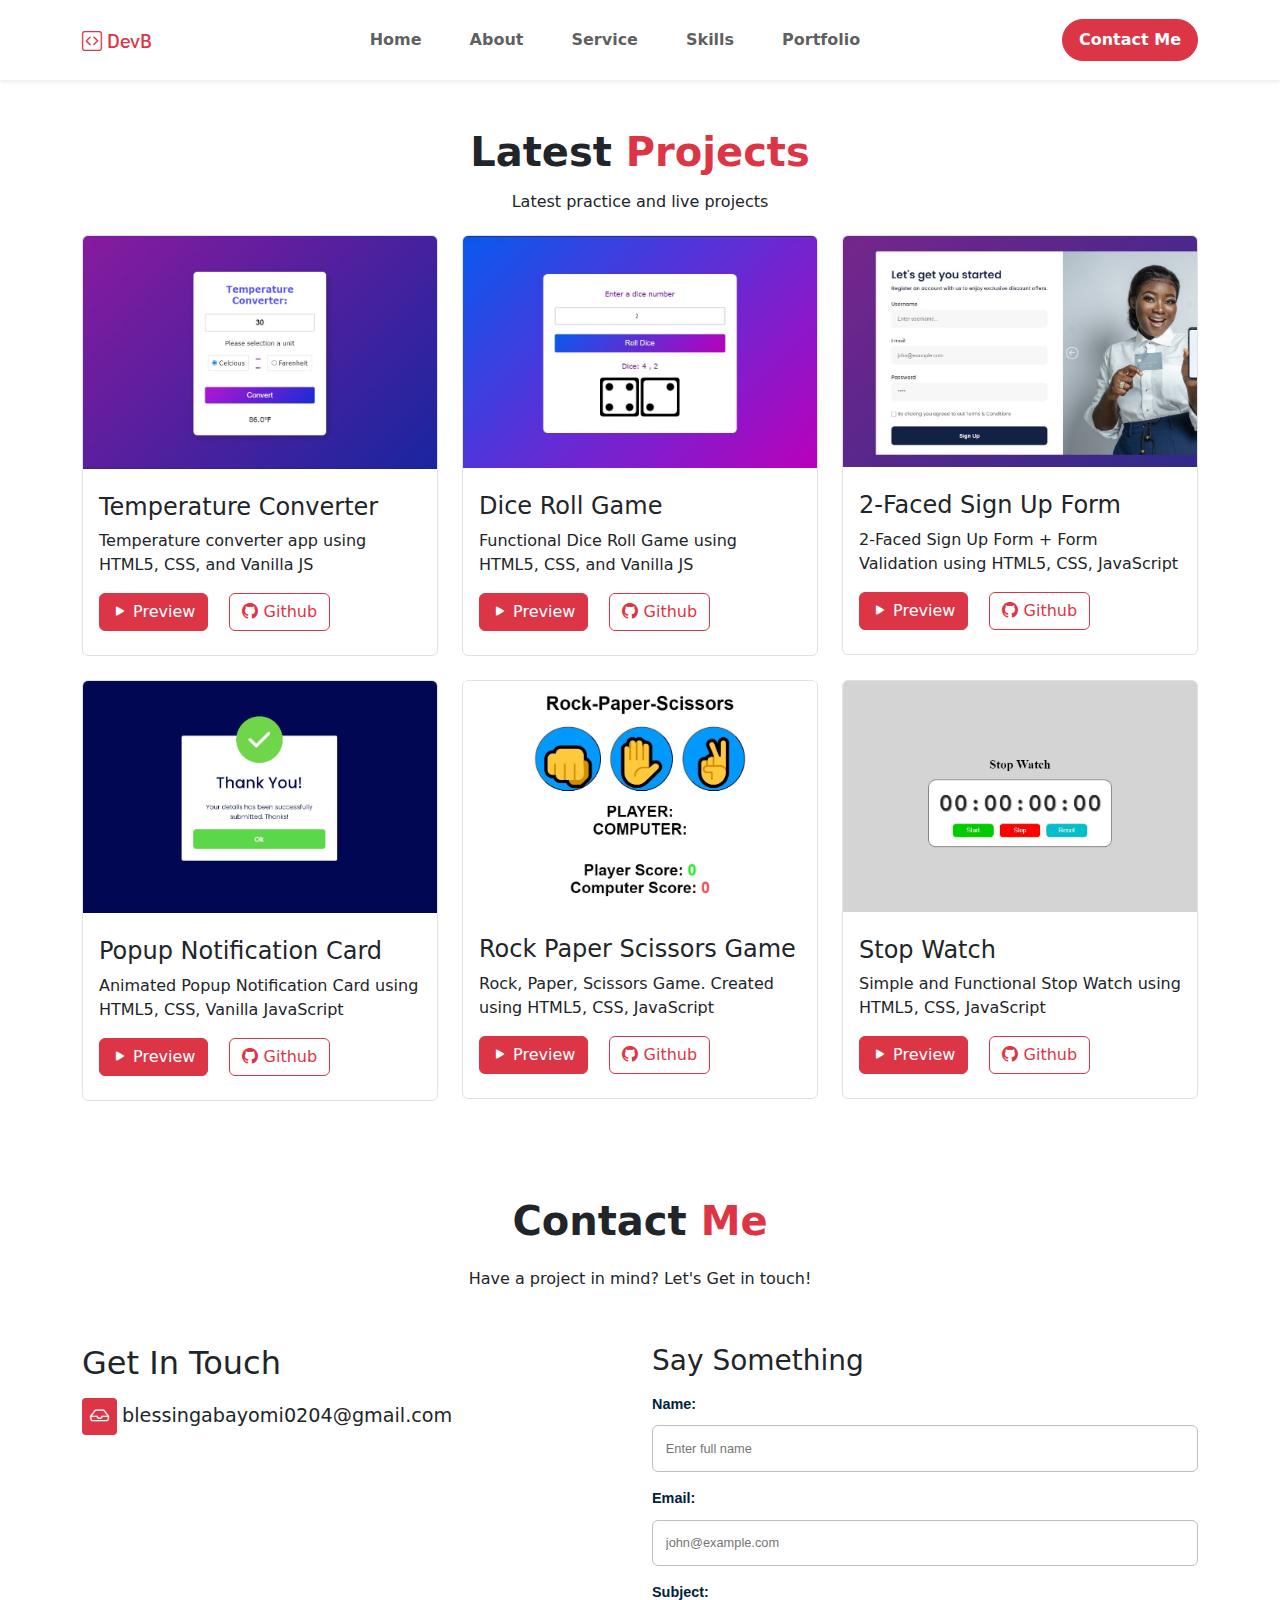
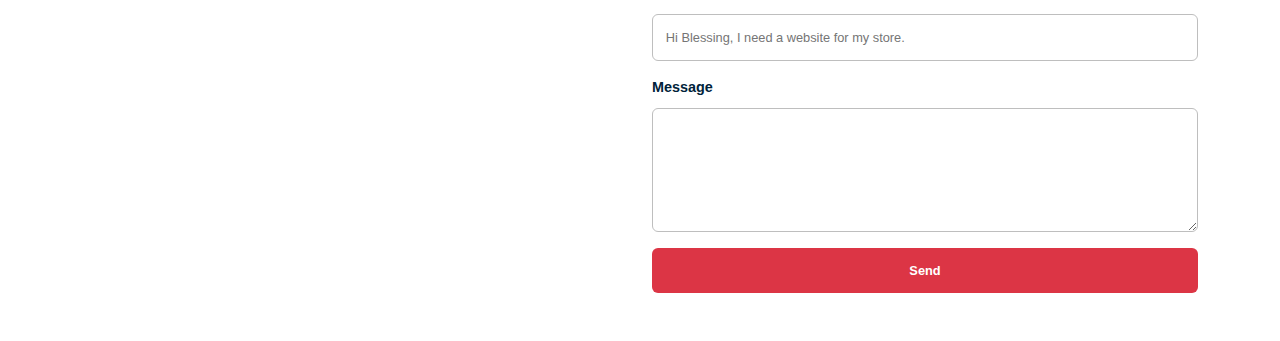
==== portfolio.html @ 86692e0c "modified css / add new page" ====
<!DOCTYPE html>
<html lang="en">
<head>
    <meta charset="UTF-8">
    <meta name="viewport" content="width=device-width, initial-scale=1.0">
    <title>Projects - Blessing Abayomi</title>
    <!-- Favicon -->
    <link rel="shortcut icon" href="favicon.ico" type="image/x-icon">
    <!-- Bootstrap -->
    <link rel="stylesheet"
        href="https://cdn.jsdelivr.net/npm/bootstrap-icons@1.11.3/font/bootstrap-icons.min.css"
    />
    <link rel="stylesheet" href="./css/bootstrap.min.css">
    <!-- Google Fonts -->
    <link rel="preconnect" href="https://fonts.googleapis.com">
    <link rel="preconnect" href="https://fonts.gstatic.com" crossorigin>
    <link
        href="https://fonts.googleapis.com/css2?family=Sarabun:ital,wght@0,100;0,200;0,300;0,400;0,500;0,600;0,700;0,800;1,100;1,200;1,300;1,400;1,500;1,600;1,700;1,800&display=swap"
        rel="stylesheet">
    <!-- Main Stylesheet -->
    <link rel="stylesheet" href="./style.css">
</head>
<body>
    <!-- Navigation Menu -->
    <header class="navbar bg-white shadow-sm py-2 py-md-1" id="navbar">
        <div class="container-md flex-row justify-content-between align-items-center">
            <a href="./index.html" class="navbar-brand text-danger sarabun-medium">
                <i class="bi bi-code-square"></i>
                DevB
            </a>
            <nav class="navbar bg-white d-none d-md-block offscreen" data-value="80vh">
                <div class="d-md-none menu-icon close-icon">
                    <i class="bi bi-x text-danger h1 fw-bold"></i>
                </div>
                <ul class="navbar-nav text-light flex-column flex-md-row justify-content-center py-2 py-md-2 fw-semibold w-100">
                    <li class="nav-item mx-md-4">
                        <a href="./index.html" class="nav-link">Home</a>
                    </li>
                    <li class="nav-item mx-md-4">
                        <a href="#about" class="nav-link">About</a>
                    </li>
                    <li class="nav-item mx-md-4">
                        <a href="#service" class="nav-link">Service</a>
                    </li>
                    <li class="nav-item mx-md-4">
                        <a href="#skills" class="nav-link">Skills</a>
                    </li>
                    <li class="nav-item mx-md-4">
                        <a href="#portfolio" class="nav-link">Portfolio</a>
                    </li>
                    <a href="#contact" class="btn btn-danger px-4 py-2 mt-4 mx-4 rounded-pill d-inline-block d-md-none fw-semibold">
                        Contact Me
                    </a>
                </ul>
            </nav>

            <a href="#contact" class="btn btn-danger px-3 py-2 rounded-pill d-none d-md-inline-block fw-semibold">
                Contact Me
            </a>

            <div class="d-md-none menu-icon hamburger-icon">
                <i class="bi bi-list text-danger h1 fw-bold"></i>
            </div>
        </div>
    </header>

    <main>
        <!-- Portfolio Section -->
    <section class="portfolio py-5 bg-white" id="portfolio">
        <div class="container text-center">
            <h2 class="fw-semibold display-6">
                Latest
                <span class="text-danger">
                    Projects
                </span>
            </h2>
            <h6 class="mt-3 mb-5 mb-sm-4">Latest practice and live projects</h6>
            <div class="row g-4 text-start">
                <div class="col-12 col-lg-4 col-sm-6">
                    <div class="card  border">
                        <img class="card-img-top" src="./img/projects/temperature-converter.jpg" alt="Title" />
                        <div class="card-body py-4">
                            <h4 class="card-title mb-2">Temperature Converter</h4>
                            <p class="card-text">Temperature converter app using HTML5, CSS, and Vanilla JS</p>
                            <a href="#" class="card-link btn btn-danger">
                                <i class="bi bi-play-fill"></i> Preview
                            </a>
                            <a href="#" class="card-link btn btn-outline-danger">
                                <i class="bi bi-github card-link text-danger"></i> Github
                            </a>
                        </div>
                    </div>
                </div>
                <div class="col-12 col-lg-4 col-sm-6">
                    <div class="card border">
                        <img class="card-img-top" src="./img/projects/dice-roll-game.jpg" alt="Title" />
                        <div class="card-body py-4">
                            <h4 class="card-title mb-2">Dice Roll Game</h4>
                            <p class="card-text">Functional Dice Roll Game using HTML5, CSS, and Vanilla JS</p>
                            <a href="#" class="card-link btn btn-danger">
                                <i class="bi bi-play-fill"></i> Preview
                            </a>
                            <a href="#" class="card-link btn btn-outline-danger">
                                <i class="bi bi-github card-link text-danger"></i> Github
                            </a>
                        </div>
                    </div>
                </div>
                <div class="col-12 col-lg-4 col-sm-6">                    
                    <div class="card border">
                        <img class="card-img-top" src="./img/projects/sign-up-form.jpg" alt="Title" />
                        <div class="card-body py-4">
                            <h4 class="card-title mb-2">2-Faced Sign Up Form</h4>
                            <p class="card-text">2-Faced Sign Up Form + Form Validation using HTML5, CSS, JavaScript</p>
                            <a href="#" class="card-link btn btn-danger">
                                <i class="bi bi-play-fill"></i> Preview
                            </a>
                            <a href="#" class="card-link btn btn-outline-danger">
                                <i class="bi bi-github card-link text-danger"></i> Github
                            </a>
                        </div>
                    </div>
                </div>
                <div class="col-12 col-lg-4 col-sm-6">
                    <div class="card border">
                        <img class="card-img-top" src="./img/projects/popup-card.jpg" alt="Title" />
                        <div class="card-body py-4">
                            <h4 class="card-title mb-2">Popup Notification Card</h4>
                            <p class="card-text">Animated Popup Notification Card using HTML5, CSS, Vanilla JavaScript</p>
                            <a href="#" class="card-link btn btn-danger">
                                <i class="bi bi-play-fill"></i> Preview
                            </a>
                            <a href="#" class="card-link btn btn-outline-danger">
                                <i class="bi bi-github card-link text-danger"></i> Github
                            </a>
                        </div>
                    </div>
                </div>
                <div class="col-12 col-lg-4 col-sm-6">
                    <div class="card border">
                        <img class="card-img-top" src="./img/projects/rock-paper-scissors.jpg" alt="Title" />
                        <div class="card-body py-4">
                            <h4 class="card-title mb-2">Rock Paper Scissors Game</h4>
                            <p class="card-text">Rock, Paper, Scissors Game. Created using HTML5, CSS, JavaScript</p>
                            <a href="#" class="card-link btn btn-danger">
                                <i class="bi bi-play-fill"></i> Preview
                            </a>
                            <a href="#" class="card-link btn btn-outline-danger">
                                <i class="bi bi-github card-link text-danger"></i> Github
                            </a>
                        </div>
                    </div>
                </div>
                <div class="col-12 col-lg-4 col-sm-6">
                    <div class="card border">
                        <img class="card-img-top" src="./img/projects/stop-watch.jpg" alt="Title" />
                        <div class="card-body py-4">
                            <h4 class="card-title mb-2">Stop Watch</h4>
                            <p class="card-text">Simple and Functional Stop Watch using HTML5, CSS, JavaScript</p>
                            <a href="#" class="card-link btn btn-danger">
                                <i class="bi bi-play-fill"></i> Preview
                            </a>
                            <a href="#" class="card-link btn btn-outline-danger">
                                <i class="bi bi-github card-link text-danger"></i> Github
                            </a>
                        </div>
                    </div>
                </div>
            </div>
        </div>
        </div>
    </section>

    <!-- Contact Section -->
    <section class="contact bg-white py-5" id="contact">
        <div class="container text-center">
            <h2 class="mb-3 mb-sm-4 fw-semibold display-6">
                Contact
                <span class="text-danger">
                    Me
                </span>
            </h2>
            <h6>Have a project in mind? Let's Get in touch!</h6>
            <div class="mt-3 mt-sm-4 row g-3 text-start g-md-4 justify-content-center">
                <div class="col-md-6">
                    <h2 class="py-2">Get In Touch</h2>
                    <div class="details">
                        <div class="box bg-danger d-inline-block py-1 px-2">
                            <i class="bi bi-inbox text-white"></i>
                        </div>
                        <span>blessingabayomi0204@gmail.com</span>
                    </div>
                </div>
                <div class="col-md-6">
                    <h3 class="py-2">Say Something</h3>
                    <form action="" class="contact-form" method="POST">
                        <div class="form-group">
                            <label for="fullName" class="form-label">Name:</label>
                            <input
                                type="text"
                                name="name"
                                id="fullName"
                                placeholder="Enter full name"
                                class="form-input"
                                required
                            />
                        </div>
                        <div class="form-group">
                            <label for="email" class="form-label">Email:</label>
                            <input
                                type="email"
                                name="email"
                                id="email"
                                placeholder="john@example.com"
                                class="form-input"
                                required  
                            />
                        </div>
                        <div class="form-group">
                            <label for="fullName" class="form-label">Subject:</label>
                            <input
                                type="text"
                                name="name"
                                id="fullName"
                                placeholder="Hi Blessing, I need a website for my store."
                                class="form-input"
                                required
                            />
                        </div>
                        <div class="form-group">
                            <label for="message" class="form-label">Message</label>
                            <textarea
                                name="message"
                                id="message"
                                cols="40"
                                rows="5"
                                placeholder="Write a message..."
                            >
                            </textarea>
                        </div>
                        <button type="submit" class="bg-danger">Send</button>
                    </form>
                </div>
            </div>
        </div>
    </section>
    </main>

    <!-- Scroll To Top Btn -->
    <a href="#navbar" class="btn btn-danger scroll-top-btn" id="scroll-top-btn">
        <i class="bi bi-arrow-up"></i>
    </a>
    
    <!-- Footer -->
    <footer class="footer" id="footer">
        <div class="container"></div>
    </footer>
    
    <script src="./js/bootstrap.bundle.min.js"></script>
    <script src="./main.js"></script>
</body>
</html>
---- style.css ----
.sarabun-thin {
  font-family: "Sarabun", sans-serif;
  font-weight: 100;
  font-style: normal;
}

.sarabun-extralight {
  font-family: "Sarabun", sans-serif;
  font-weight: 200;
  font-style: normal;
}

.sarabun-light {
  font-family: "Sarabun", sans-serif;
  font-weight: 300;
  font-style: normal;
}

.sarabun-regular {
  font-family: "Sarabun", sans-serif;
  font-weight: 400;
  font-style: normal;
}

.sarabun-medium {
  font-family: "Sarabun", sans-serif;
  font-weight: 500;
  font-style: normal;
}

.sarabun-semibold {
  font-family: "Sarabun", sans-serif;
  font-weight: 600;
  font-style: normal;
}

.sarabun-bold {
  font-family: "Sarabun", sans-serif;
  font-weight: 700;
  font-style: normal;
}

.sarabun-extrabold {
  font-family: "Sarabun", sans-serif;
  font-weight: 800;
  font-style: normal;
}

.sarabun-thin-italic {
  font-family: "Sarabun", sans-serif;
  font-weight: 100;
  font-style: italic;
}

.sarabun-extralight-italic {
  font-family: "Sarabun", sans-serif;
  font-weight: 200;
  font-style: italic;
}

.sarabun-light-italic {
  font-family: "Sarabun", sans-serif;
  font-weight: 300;
  font-style: italic;
}

.sarabun-regular-italic {
  font-family: "Sarabun", sans-serif;
  font-weight: 400;
  font-style: italic;
}

.sarabun-medium-italic {
  font-family: "Sarabun", sans-serif;
  font-weight: 500;
  font-style: italic;
}

.sarabun-semibold-italic {
  font-family: "Sarabun", sans-serif;
  font-weight: 600;
  font-style: italic;
}

.sarabun-bold-italic {
  font-family: "Sarabun", sans-serif;
  font-weight: 700;
  font-style: italic;
}

.sarabun-extrabold-italic {
  font-family: "Sarabun", sans-serif;
  font-weight: 800;
  font-style: italic;
}


* {
  padding: 0;
  margin: 0;
  box-sizing: border-box;
}

nav.navbar li a:hover {
  background-color: transparent;
  color: rgba(211, 64, 64, 0.911);
  transition: all 0.5s;
}

.menu-icon {
  cursor: pointer;
}

.absolute .close-icon {
  padding: 8px;
  display: inline-block;
  align-self: flex-end;
}

.hero {
  background: linear-gradient(rgba(0, 0, 0, 0.6), rgba(31, 0, 0, 0.9)),
    url("./img/developer.webp");
  background-position: center;
  background-size: cover;
  background-attachment: scroll;
  height: 90vh;
}

.hero .container {
  display: flex;
  flex-flow: column nowrap;
  justify-content: center;
  align-items: center;
  gap: 1rem;
}

.hero .scroll-text {
  display: flex;
  justify-content: center;
  align-items: baseline;
}

.hero .scroll-text p {
  overflow: hidden; /* Ensures the content is not revealed until the animation */
  border-right: 0.25rem solid white; /* The typwriter cursor */
  padding-right: 0.5rem;
  white-space: nowrap; /* Keeps the content on a single line */
  letter-spacing: 0.15rem;
  animation: typing 5.5s steps(40, end), blink-caret 0.75s step-end infinite;
}

.about .abstract.one {
  position: absolute;
  top: -50px;
  left: -50px;
}

.about .abstract.two {
  position: absolute;
  bottom: -25px;
  right: -45px;
}

.about .img-card {
  height: 450px;
}

.about .img-card img {
  object-fit: cover;
  object-position: top left;
  margin-top: 95%;
  margin-left: -30px;
  transform: scale(2.5);
}

.service,
.portfolio {
  background-color: rgb(253, 247, 247);
}

.skills .progress {
  height: 12px;
}

/* .skills .progress-bar {
    border-radius: 20px;
} */

.skills:hover .progress-bar {
  animation: loading 2s;
}

.skills .abstract.one {
  position: absolute;
  top: 30px;
  left: -20px;
}

.skills .abstract.two {
  position: absolute;
  bottom: 35px;
  right: -15px;
}

.portfolio a:hover i {
  color: #fff !important;
  transition: all 0.8s;
}

form {
  width: 100%;
  display: flex;
  flex-flow: column nowrap;
  gap: 16px;
  font-family: "Montseratt", sans-serif;
}

form .form-group {
  display: flex;
  flex-flow: column nowrap;
  gap: 2px;
}

.form-group label {
  font-size: 0.9rem;
  font-weight: 600;
  color: rgb(0, 35, 58);
}

.form-group input,
textarea {
  display: block;
  padding: 0.8rem;
  border-radius: 6px;
  border: 1px solid rgb(190, 190, 190);
  outline: none;
  font-size: 0.8rem;
}

form button {
   display: block;
  padding: 0.8rem;
  border-radius: 6px;
  border: none;
  outline: none;
  font-size: 0.8rem;
  color: #fff;
  font-weight: 600;
}

.form-group input:focus {
  outline: 1px solid rgb(13, 137, 253);
  /* animation: blink 2.5s infinite; */
}

/* Component Elements */
.scroll-top-btn {
  position: fixed;
  opacity: 0;
  bottom: -50px;
  transform: scale(0.5);
  right: 16px;
  border-radius: 8px;
}

.details .box {
  border-radius: 4px;
  font-size: 1.2rem;
  font-weight: 600;
}

.details span {
  font-size: 1.2rem;;
}

.abstract {
  width: 150px;
  height: 150px;
  border: 10px solid rgb(255, 243, 243);
  border-radius: 50%;
  z-index: -1;
}

.progress {
  background-color: rgb(245, 243, 243);
}

.c-icon {
  display: flex;
  justify-content: center;
  align-items: center;
  padding: 28px;
  border-radius: 50%;
  width: 70px;
  height: 70px;
  font-size: 3.25em;
  font-weight: bold;
  margin-inline: auto;
}

/* Utilities Classes*/
::selection {
  background-color: rgb(209, 68, 68);
  color: rgb(255, 255, 255);
}

@media screen and (max-width: 767px) {
  .offscreen {
    position: absolute;
    top: 0;
    right: -1000px;
  }

  nav.navbar li a {
    display: block;
    width: 100%;
    padding: 12px 32px;
  }

  nav.navbar li a:hover {
    background-color: rgb(250, 232, 232);
    color: rgba(211, 64, 64, 0.911);
  }
}

.absolute {
  background: rgb(255, 252, 252) !important;
  display: flex;
  flex-direction: column;
  justify-content: flex-start !important;
  align-items: flex-start;
  /* padding: 0px 4px 0px 32px; */
  position: absolute;
  top: 0;
  right: 0;
  width: 80vw;
  height: 200vh;
  z-index: 5;
  animation: sliding 0.5s ease-in-out;
}

.show {
  display: block;
  opacity: 1;
  bottom: 30px;
  transform: scale(1);
  transition: all 1s;
}

.shadow-md {
  box-shadow: 0px 5px 15px 5px rgba(226, 226, 226, 0.5);
  transition: all 0.3s;
}

/* Animations */

/* The typing effect */
@keyframes typing {
  0% {
    width: 0%;
  }
  50% {
    width: 100%;
  }
  75% {
    width: 100%;
  }
  100% {
    width: 0%;
  }
}

/* The typewriter cursor effect */
@keyframes blink-caret {
  from,
  to {
    border-color: transparent;
  }
  50% {
    border-color: white;
  }
}

/* The loading effects */
@keyframes loading {
  0% {
    width: 0%;
  }
  100% {
    width: attr(data-value);
  }
}

/* The sliding effects */
@keyframes sliding {
  0% {
    width: 0vh;
  }
  100% {
    width: attr(data-value);
  }
}

@keyframes blink {
  from {
    outline: 2px solid rgb(188, 223, 255);
  }
  to {
    outline: 2px solid rgb(13, 137, 253);
  }
}
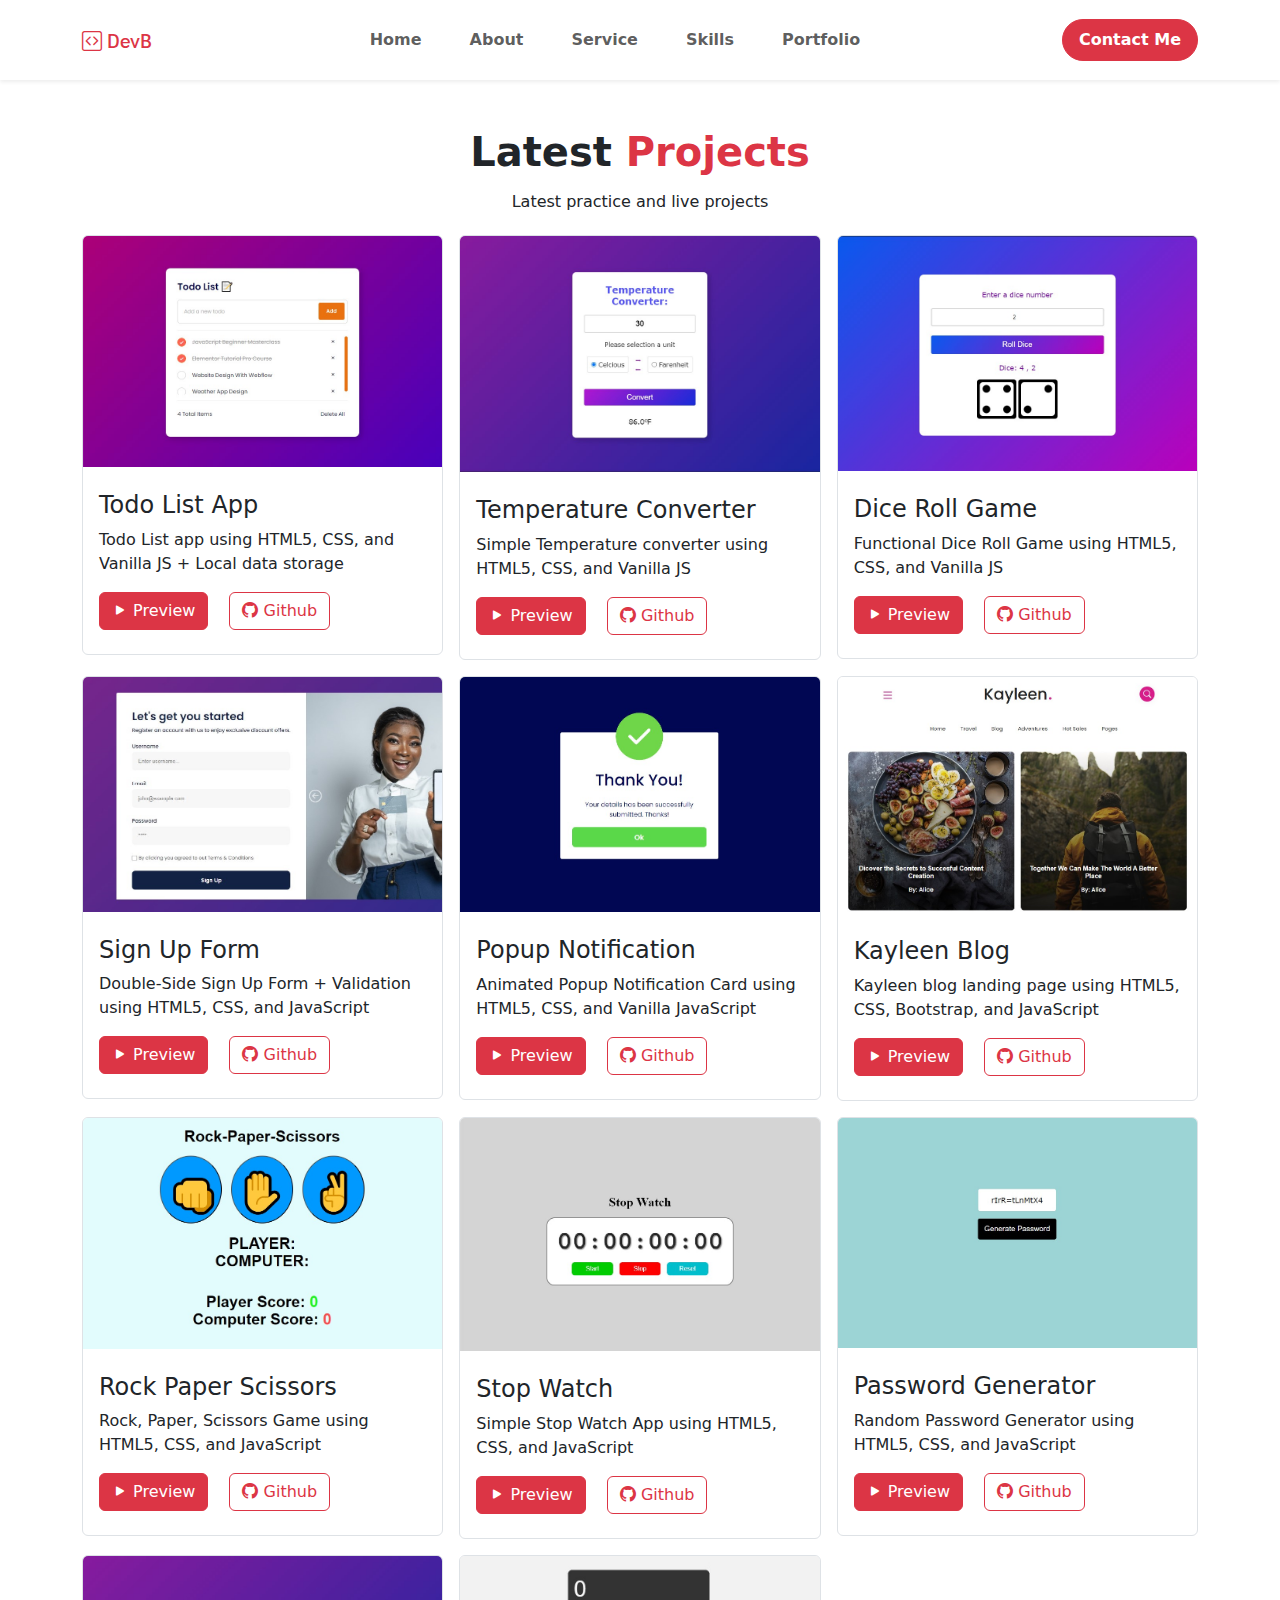
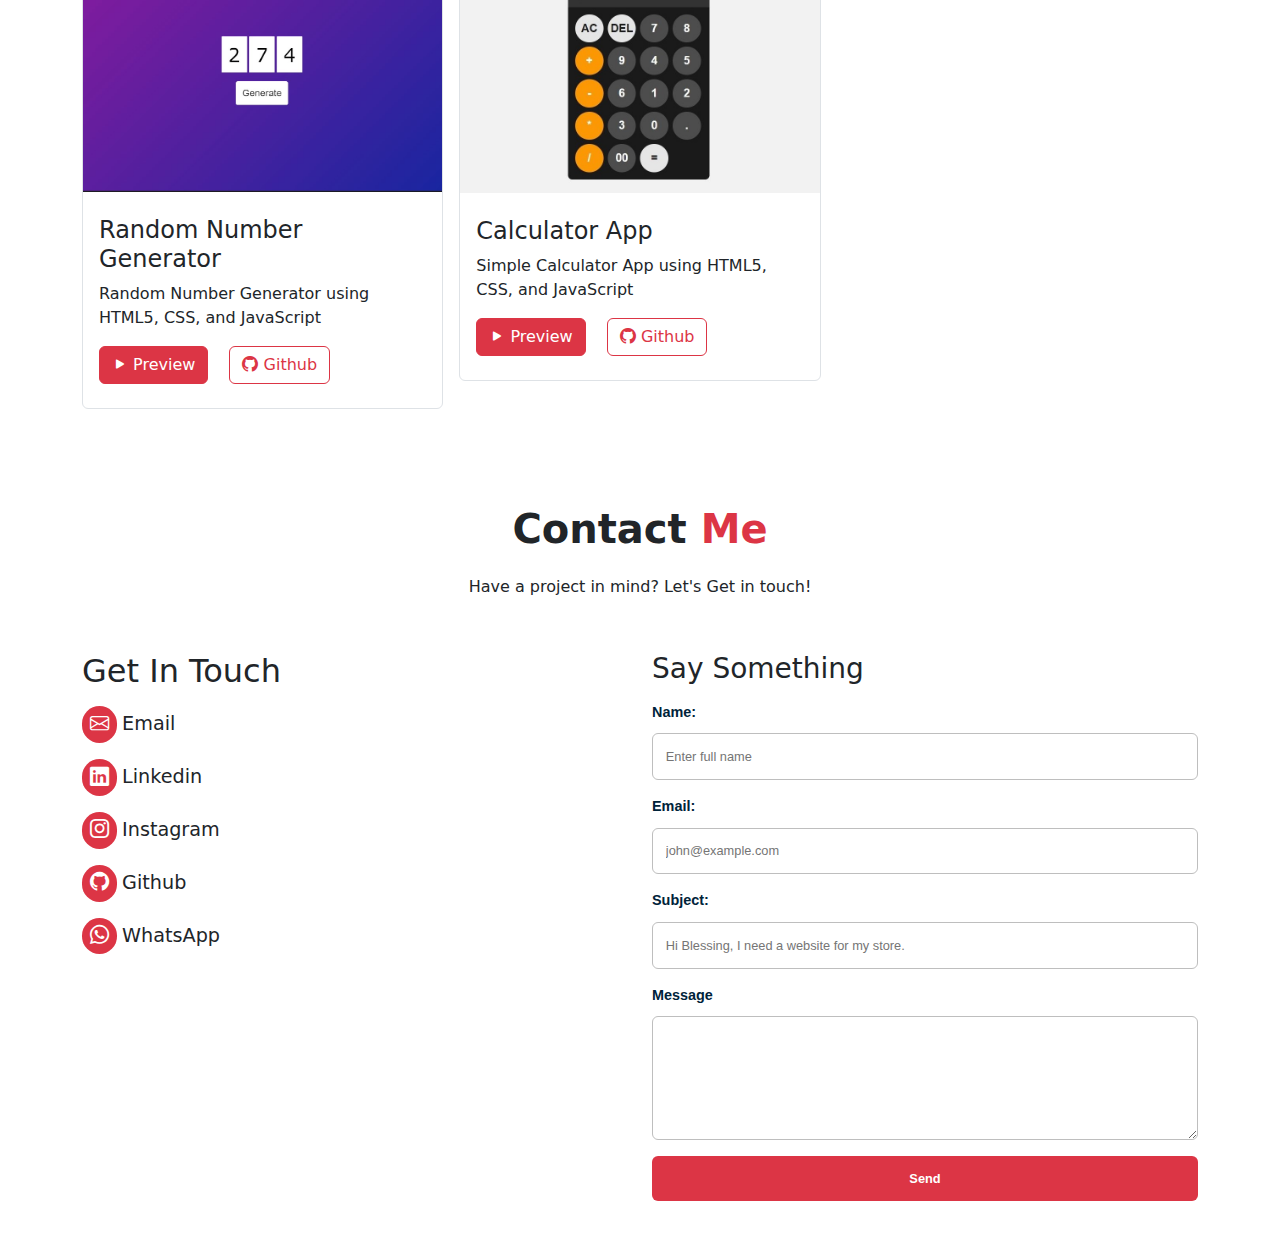
==== commit 55b7bee4: "added links to all portfolio projects" ====
--- a/portfolio.html
+++ b/portfolio.html
@@ -7,10 +7,11 @@
     <!-- Favicon -->
     <link rel="shortcut icon" href="favicon.ico" type="image/x-icon">
     <!-- Bootstrap -->
-    <link rel="stylesheet"
+    <link
+        rel="stylesheet"
         href="https://cdn.jsdelivr.net/npm/bootstrap-icons@1.11.3/font/bootstrap-icons.min.css"
     />
-    <link rel="stylesheet" href="./css/bootstrap.min.css">
+    <link rel="stylesheet" href="./bootstrap/css/bootstrap.min.css">
     <!-- Google Fonts -->
     <link rel="preconnect" href="https://fonts.googleapis.com">
     <link rel="preconnect" href="https://fonts.gstatic.com" crossorigin>
@@ -28,31 +29,33 @@
                 <i class="bi bi-code-square"></i>
                 DevB
             </a>
-            <nav class="navbar bg-white d-none d-md-block offscreen" data-value="80vh">
-                <div class="d-md-none menu-icon close-icon">
-                    <i class="bi bi-x text-danger h1 fw-bold"></i>
-                </div>
-                <ul class="navbar-nav text-light flex-column flex-md-row justify-content-center py-2 py-md-2 fw-semibold w-100">
-                    <li class="nav-item mx-md-4">
-                        <a href="./index.html" class="nav-link">Home</a>
-                    </li>
-                    <li class="nav-item mx-md-4">
-                        <a href="#about" class="nav-link">About</a>
-                    </li>
-                    <li class="nav-item mx-md-4">
-                        <a href="#service" class="nav-link">Service</a>
-                    </li>
-                    <li class="nav-item mx-md-4">
-                        <a href="#skills" class="nav-link">Skills</a>
-                    </li>
-                    <li class="nav-item mx-md-4">
-                        <a href="#portfolio" class="nav-link">Portfolio</a>
-                    </li>
-                    <a href="#contact" class="btn btn-danger px-4 py-2 mt-4 mx-4 rounded-pill d-inline-block d-md-none fw-semibold">
-                        Contact Me
-                    </a>
-                </ul>
-            </nav>
+            <div>
+                <nav class="navbar bg-white d-none d-md-block offscreen" data-value="80vh">
+                    <div class="d-md-none menu-icon close-icon">
+                        <i class="bi bi-x text-danger h1 fw-bold"></i>
+                    </div>
+                    <ul class="navbar-nav text-light flex-column flex-md-row justify-content-center py-2 py-md-2 fw-semibold w-100">
+                        <li class="nav-item mx-md-4">
+                            <a href="./index.html" class="nav-link">Home</a>
+                        </li>
+                        <li class="nav-item mx-md-4">
+                            <a href="./index.html#about" class="nav-link">About</a>
+                        </li>
+                        <li class="nav-item mx-md-4">
+                            <a href="./index.html#service" class="nav-link">Service</a>
+                        </li>
+                        <li class="nav-item mx-md-4">
+                            <a href="./index.html#skills" class="nav-link">Skills</a>
+                        </li>
+                        <li class="nav-item mx-md-4">
+                            <a href="#portfolio" class="nav-link">Portfolio</a>
+                        </li>
+                        <a href="#contact" class="btn btn-danger px-4 py-2 mt-4 mx-4 rounded-pill d-inline-block d-md-none fw-semibold">
+                            Contact Me
+                        </a>
+                    </ul>
+                </nav>
+            </div>
 
             <a href="#contact" class="btn btn-danger px-3 py-2 rounded-pill d-none d-md-inline-block fw-semibold">
                 Contact Me
@@ -75,32 +78,47 @@
                 </span>
             </h2>
             <h6 class="mt-3 mb-5 mb-sm-4">Latest practice and live projects</h6>
-            <div class="row g-4 text-start">
+            <div class="row g-3 text-start">
                 <div class="col-12 col-lg-4 col-sm-6">
                     <div class="card  border">
-                        <img class="card-img-top" src="./img/projects/temperature-converter.jpg" alt="Title" />
+                        <img class="card-img-top" src="./img/projects/todo-list-app.jpg" alt="todo-list-app" />
+                        <div class="card-body py-4">
+                            <h4 class="card-title mb-2">Todo List App</h4>
+                            <p class="card-text">Todo List app using HTML5, CSS, and Vanilla JS + Local data storage</p>
+                            <a href="https://codesignerd.github.io/todo-list-app" class="card-link btn btn-danger">
+                                <i class="bi bi-play-fill"></i> Preview
+                            </a>
+                            <a href="https://github.com/codesignerd/todo-list-app" class="card-link btn btn-outline-danger">
+                                <i class="bi bi-github card-link text-danger"></i> Github
+                            </a>
+                        </div>
+                    </div>
+                </div>
+                <div class="col-12 col-lg-4 col-sm-6">
+                    <div class="card  border">
+                        <img class="card-img-top" src="./img/projects/temperature-converter.jpg" alt="temperature-converter" />
                         <div class="card-body py-4">
                             <h4 class="card-title mb-2">Temperature Converter</h4>
-                            <p class="card-text">Temperature converter app using HTML5, CSS, and Vanilla JS</p>
-                            <a href="#" class="card-link btn btn-danger">
-                                <i class="bi bi-play-fill"></i> Preview
-                            </a>
-                            <a href="#" class="card-link btn btn-outline-danger">
-                                <i class="bi bi-github card-link text-danger"></i> Github
-                            </a>
-                        </div>
-                    </div>
-                </div>
-                <div class="col-12 col-lg-4 col-sm-6">
-                    <div class="card border">
-                        <img class="card-img-top" src="./img/projects/dice-roll-game.jpg" alt="Title" />
+                            <p class="card-text">Simple Temperature converter using HTML5, CSS, and Vanilla JS</p>
+                            <a href="https://codesignerd.github.io/temperature-converter" class="card-link btn btn-danger">
+                                <i class="bi bi-play-fill"></i> Preview
+                            </a>
+                            <a href="https://github.com/codesignerd/temperature-converter" class="card-link btn btn-outline-danger">
+                                <i class="bi bi-github card-link text-danger"></i> Github
+                            </a>
+                        </div>
+                    </div>
+                </div>
+                <div class="col-12 col-lg-4 col-sm-6">
+                    <div class="card border">
+                        <img class="card-img-top" src="./img/projects/dice-roll-game.jpg" alt="dice-roll-game" />
                         <div class="card-body py-4">
                             <h4 class="card-title mb-2">Dice Roll Game</h4>
                             <p class="card-text">Functional Dice Roll Game using HTML5, CSS, and Vanilla JS</p>
-                            <a href="#" class="card-link btn btn-danger">
-                                <i class="bi bi-play-fill"></i> Preview
-                            </a>
-                            <a href="#" class="card-link btn btn-outline-danger">
+                            <a href="https://codesignerd.github.io/dice-roll-game" class="card-link btn btn-danger">
+                                <i class="bi bi-play-fill"></i> Preview
+                            </a>
+                            <a href="https://github.com/codesignerd/dice-roll-game" class="card-link btn btn-outline-danger">
                                 <i class="bi bi-github card-link text-danger"></i> Github
                             </a>
                         </div>
@@ -108,66 +126,125 @@
                 </div>
                 <div class="col-12 col-lg-4 col-sm-6">                    
                     <div class="card border">
-                        <img class="card-img-top" src="./img/projects/sign-up-form.jpg" alt="Title" />
-                        <div class="card-body py-4">
-                            <h4 class="card-title mb-2">2-Faced Sign Up Form</h4>
-                            <p class="card-text">2-Faced Sign Up Form + Form Validation using HTML5, CSS, JavaScript</p>
-                            <a href="#" class="card-link btn btn-danger">
-                                <i class="bi bi-play-fill"></i> Preview
-                            </a>
-                            <a href="#" class="card-link btn btn-outline-danger">
-                                <i class="bi bi-github card-link text-danger"></i> Github
-                            </a>
-                        </div>
-                    </div>
-                </div>
-                <div class="col-12 col-lg-4 col-sm-6">
-                    <div class="card border">
-                        <img class="card-img-top" src="./img/projects/popup-card.jpg" alt="Title" />
-                        <div class="card-body py-4">
-                            <h4 class="card-title mb-2">Popup Notification Card</h4>
-                            <p class="card-text">Animated Popup Notification Card using HTML5, CSS, Vanilla JavaScript</p>
-                            <a href="#" class="card-link btn btn-danger">
-                                <i class="bi bi-play-fill"></i> Preview
-                            </a>
-                            <a href="#" class="card-link btn btn-outline-danger">
-                                <i class="bi bi-github card-link text-danger"></i> Github
-                            </a>
-                        </div>
-                    </div>
-                </div>
-                <div class="col-12 col-lg-4 col-sm-6">
-                    <div class="card border">
-                        <img class="card-img-top" src="./img/projects/rock-paper-scissors.jpg" alt="Title" />
-                        <div class="card-body py-4">
-                            <h4 class="card-title mb-2">Rock Paper Scissors Game</h4>
-                            <p class="card-text">Rock, Paper, Scissors Game. Created using HTML5, CSS, JavaScript</p>
-                            <a href="#" class="card-link btn btn-danger">
-                                <i class="bi bi-play-fill"></i> Preview
-                            </a>
-                            <a href="#" class="card-link btn btn-outline-danger">
-                                <i class="bi bi-github card-link text-danger"></i> Github
-                            </a>
-                        </div>
-                    </div>
-                </div>
-                <div class="col-12 col-lg-4 col-sm-6">
-                    <div class="card border">
-                        <img class="card-img-top" src="./img/projects/stop-watch.jpg" alt="Title" />
+                        <img class="card-img-top" src="./img/projects/sign-up-form.jpg" alt="sign-up-form" />
+                        <div class="card-body py-4">
+                            <h4 class="card-title mb-2">Sign Up Form</h4>
+                            <p class="card-text">Double-Side Sign Up Form + Validation using HTML5, CSS, and JavaScript</p>
+                            <a href="https://codesignerd.github.io/sign-up-form" class="card-link btn btn-danger">
+                                <i class="bi bi-play-fill"></i> Preview
+                            </a>
+                            <a href="https://github.com/codesignerd/sign-up-form" class="card-link btn btn-outline-danger">
+                                <i class="bi bi-github card-link text-danger"></i> Github
+                            </a>
+                        </div>
+                    </div>
+                </div>
+                <div class="col-12 col-lg-4 col-sm-6">
+                    <div class="card border">
+                        <img class="card-img-top" src="./img/projects/popup-card.jpg" alt="popup-card" />
+                        <div class="card-body py-4">
+                            <h4 class="card-title mb-2">Popup Notification</h4>
+                            <p class="card-text">Animated Popup Notification Card using HTML5, CSS, and Vanilla JavaScript</p>
+                            <a href="https://codesignerd.github.io/popup-card" class="card-link btn btn-danger">
+                                <i class="bi bi-play-fill"></i> Preview
+                            </a>
+                            <a href="https://github.com/codesignerd/popup-card" class="card-link btn btn-outline-danger">
+                                <i class="bi bi-github card-link text-danger"></i> Github
+                            </a>
+                        </div>
+                    </div>
+                </div>
+                <div class="col-12 col-lg-4 col-sm-6">
+                    <div class="card border">
+                        <img class="card-img-top" src="./img/projects/kayleen-blog.jpg" alt="kayleen-blog" />
+                        <div class="card-body py-4">
+                            <h4 class="card-title mb-2">Kayleen Blog</h4>
+                            <p class="card-text">Kayleen  blog landing page using HTML5, CSS, Bootstrap, and JavaScript</p>
+                            <a href="https://codesignerd.github.io/kayleen-blog" class="card-link btn btn-danger">
+                                <i class="bi bi-play-fill"></i> Preview
+                            </a>
+                            <a href="https://github.com/codesignerd/kayleen-blog" class="card-link btn btn-outline-danger">
+                                <i class="bi bi-github card-link text-danger"></i> Github
+                            </a>
+                        </div>
+                    </div>
+                </div>
+                <div class="col-12 col-lg-4 col-sm-6">
+                    <div class="card border">
+                        <img class="card-img-top" src="./img/projects/rock-paper-scissors.jpg" alt="rock-paper-scissors" />
+                        <div class="card-body py-4">
+                            <h4 class="card-title mb-2">Rock Paper Scissors</h4>
+                            <p class="card-text">Rock, Paper, Scissors Game using HTML5, CSS, and JavaScript</p>
+                            <a href="https://codesignerd.github.io/rock-paper-scissors" class="card-link btn btn-danger">
+                                <i class="bi bi-play-fill"></i> Preview
+                            </a>
+                            <a href="https://github.com/codesignerd/rock-paper-scissors" class="card-link btn btn-outline-danger">
+                                <i class="bi bi-github card-link text-danger"></i> Github
+                            </a>
+                        </div>
+                    </div>
+                </div>
+                <div class="col-12 col-lg-4 col-sm-6">
+                    <div class="card border">
+                        <img class="card-img-top" src="./img/projects/stop-watch.jpg" alt="stop-watch" />
                         <div class="card-body py-4">
                             <h4 class="card-title mb-2">Stop Watch</h4>
-                            <p class="card-text">Simple and Functional Stop Watch using HTML5, CSS, JavaScript</p>
-                            <a href="#" class="card-link btn btn-danger">
-                                <i class="bi bi-play-fill"></i> Preview
-                            </a>
-                            <a href="#" class="card-link btn btn-outline-danger">
+                            <p class="card-text">Simple Stop Watch App using HTML5, CSS, and JavaScript</p>
+                            <a href="https://codesignerd.github.io/stop-watch" class="card-link btn btn-danger">
+                                <i class="bi bi-play-fill"></i> Preview
+                            </a>
+                            <a href="https://github.com/codesignerd/stop-watch" class="card-link btn btn-outline-danger">
+                                <i class="bi bi-github card-link text-danger"></i> Github
+                            </a>
+                        </div>
+                    </div>
+                </div>
+                <div class="col-12 col-lg-4 col-sm-6">
+                    <div class="card border">
+                        <img class="card-img-top" src="./img/projects/password-generator.jpg" alt="password-generator" />
+                        <div class="card-body py-4">
+                            <h4 class="card-title mb-2">Password Generator</h4>
+                            <p class="card-text">Random Password Generator using HTML5, CSS, and JavaScript</p>
+                            <a href="https://codesignerd.github.io/password-generator" class="card-link btn btn-danger">
+                                <i class="bi bi-play-fill"></i> Preview
+                            </a>
+                            <a href="https://github.com/codesignerd/password-generator" class="card-link btn btn-outline-danger">
+                                <i class="bi bi-github card-link text-danger"></i> Github
+                            </a>
+                        </div>
+                    </div>
+                </div>
+                <div class="col-12 col-lg-4 col-sm-6">
+                    <div class="card border">
+                        <img class="card-img-top" src="./img/projects/random-number-generator.jpg" alt="random-number-generator" />
+                        <div class="card-body py-4">
+                            <h4 class="card-title mb-2">Random Number Generator</h4>
+                            <p class="card-text">Random Number Generator using HTML5, CSS, and JavaScript</p>
+                            <a href="https://codesignerd.github.io/random-number-generator" class="card-link btn btn-danger">
+                                <i class="bi bi-play-fill"></i> Preview
+                            </a>
+                            <a href="https://github.com/codesignerd/random-number-generator" class="card-link btn btn-outline-danger">
+                                <i class="bi bi-github card-link text-danger"></i> Github
+                            </a>
+                        </div>
+                    </div>
+                </div>
+                <div class="col-12 col-lg-4 col-sm-6">
+                    <div class="card border">
+                        <img class="card-img-top" src="./img/projects/simple-calculator.jpg" alt="simple-calculator" />
+                        <div class="card-body py-4">
+                            <h4 class="card-title mb-2">Calculator App</h4>
+                            <p class="card-text">Simple Calculator App using HTML5, CSS, and JavaScript</p>
+                            <a href="https://codesignerd.github.io/simple-calculator" class="card-link btn btn-danger">
+                                <i class="bi bi-play-fill"></i> Preview
+                            </a>
+                            <a href="https://github.com/codesignerd/simple-calculator" class="card-link btn btn-outline-danger">
                                 <i class="bi bi-github card-link text-danger"></i> Github
                             </a>
                         </div>
                     </div>
                 </div>
             </div>
-        </div>
         </div>
     </section>
 
@@ -184,11 +261,47 @@
             <div class="mt-3 mt-sm-4 row g-3 text-start g-md-4 justify-content-center">
                 <div class="col-md-6">
                     <h2 class="py-2">Get In Touch</h2>
-                    <div class="details">
-                        <div class="box bg-danger d-inline-block py-1 px-2">
-                            <i class="bi bi-inbox text-white"></i>
-                        </div>
-                        <span>blessingabayomi0204@gmail.com</span>
+                    <div class="details-container">
+                        <a href="mailto:blessingabayomi0204@gmail.com" class="nav-link">
+                            <div class="details">
+                                <div class="box bg-danger d-inline-block py-1 px-2">
+                                    <i class="bi bi-envelope text-white"></i>
+                                </div>
+                                <span>Email</span>
+                            </div>
+                        </a>
+                        <a href="https://linkedin.com/blessingabayomi" class="nav-link">
+                            <div class="details">
+                                <div class="box bg-danger d-inline-block py-1 px-2">
+                                    <i class="bi bi-linkedin text-white"></i>
+                                </div>
+                                <span>Linkedin</span>
+                            </div>
+                        </a>
+                        <a href="https://instagram.com/blessing.ux" class="nav-link">
+                            <div class="details">
+                                <div class="box bg-danger d-inline-block py-1 px-2">
+                                    <i class="bi bi-instagram text-white"></i>
+                                </div>
+                                <span>Instagram</span>
+                            </div>
+                        </a>
+                        <a href="https://github.com/codesignerd" class="nav-link">
+                            <div class="details">
+                                <div class="box bg-danger d-inline-block py-1 px-2">
+                                    <i class="bi bi-github text-white"></i>
+                                </div>
+                                <span>Github</span>
+                            </div>
+                        </a>
+                        <a href="https://wa.me/+2349064258539" class="nav-link">
+                            <div class="details">
+                                <div class="box bg-danger d-inline-block py-1 px-2">
+                                    <i class="bi bi-whatsapp text-white"></i>
+                                </div>
+                                <span>WhatsApp</span>
+                            </div>
+                        </a>
                     </div>
                 </div>
                 <div class="col-md-6">
@@ -256,7 +369,7 @@
         <div class="container"></div>
     </footer>
     
-    <script src="./js/bootstrap.bundle.min.js"></script>
+    <script src="./bootstrap/js/bootstrap.bundle.min.js"></script>
     <script src="./main.js"></script>
 </body>
 </html>--- a/style.css
+++ b/style.css
@@ -263,14 +263,21 @@
   border-radius: 8px;
 }
 
+.details-container {
+  display: flex;
+  flex-flow: column nowrap;
+  justify-content: flex-start;
+  gap: 1rem;
+}
+
 .details .box {
-  border-radius: 4px;
+  border-radius: 50px;
   font-size: 1.2rem;
   font-weight: 600;
 }
 
 .details span {
-  font-size: 1.2rem;;
+  font-size: 1.2rem;
 }
 
 .abstract {
@@ -304,41 +311,6 @@
   color: rgb(255, 255, 255);
 }
 
-@media screen and (max-width: 767px) {
-  .offscreen {
-    position: absolute;
-    top: 0;
-    right: -1000px;
-  }
-
-  nav.navbar li a {
-    display: block;
-    width: 100%;
-    padding: 12px 32px;
-  }
-
-  nav.navbar li a:hover {
-    background-color: rgb(250, 232, 232);
-    color: rgba(211, 64, 64, 0.911);
-  }
-}
-
-.absolute {
-  background: rgb(255, 252, 252) !important;
-  display: flex;
-  flex-direction: column;
-  justify-content: flex-start !important;
-  align-items: flex-start;
-  /* padding: 0px 4px 0px 32px; */
-  position: absolute;
-  top: 0;
-  right: 0;
-  width: 80vw;
-  height: 200vh;
-  z-index: 5;
-  animation: sliding 0.5s ease-in-out;
-}
-
 .show {
   display: block;
   opacity: 1;
@@ -409,3 +381,47 @@
     outline: 2px solid rgb(13, 137, 253);
   }
 }
+
+/* Media Queries */
+@media screen and (max-width: 768px) {
+  .offscreen {
+    position: absolute;
+    top: 0;
+    right: -1000px;
+  }
+
+  .absolute {
+    background-color: rgba(0, 0, 0, 0.5);
+    position: absolute;
+    top: 0;
+    right: 0;
+    width: 100vw;
+    height: 1000vh;
+    animation: sliding 0.5s ease-in-out;
+    z-index: 5;
+  }
+
+  .absolute nav {
+    background: rgb(255, 252, 252) !important;
+    display: flex;
+    flex-direction: column;
+    justify-content: flex-start !important;
+    align-items: flex-start;
+    width: 80%;
+    height: 100%;
+    position: absolute;
+    top: 0;
+    right: 0;
+  }
+
+  nav.navbar li a {
+    display: block;
+    width: 100%;
+    padding: 12px 32px;
+  }
+
+  nav.navbar li a:hover {
+    background-color: rgb(250, 232, 232);
+    color: rgba(211, 64, 64, 0.911);
+  }
+}
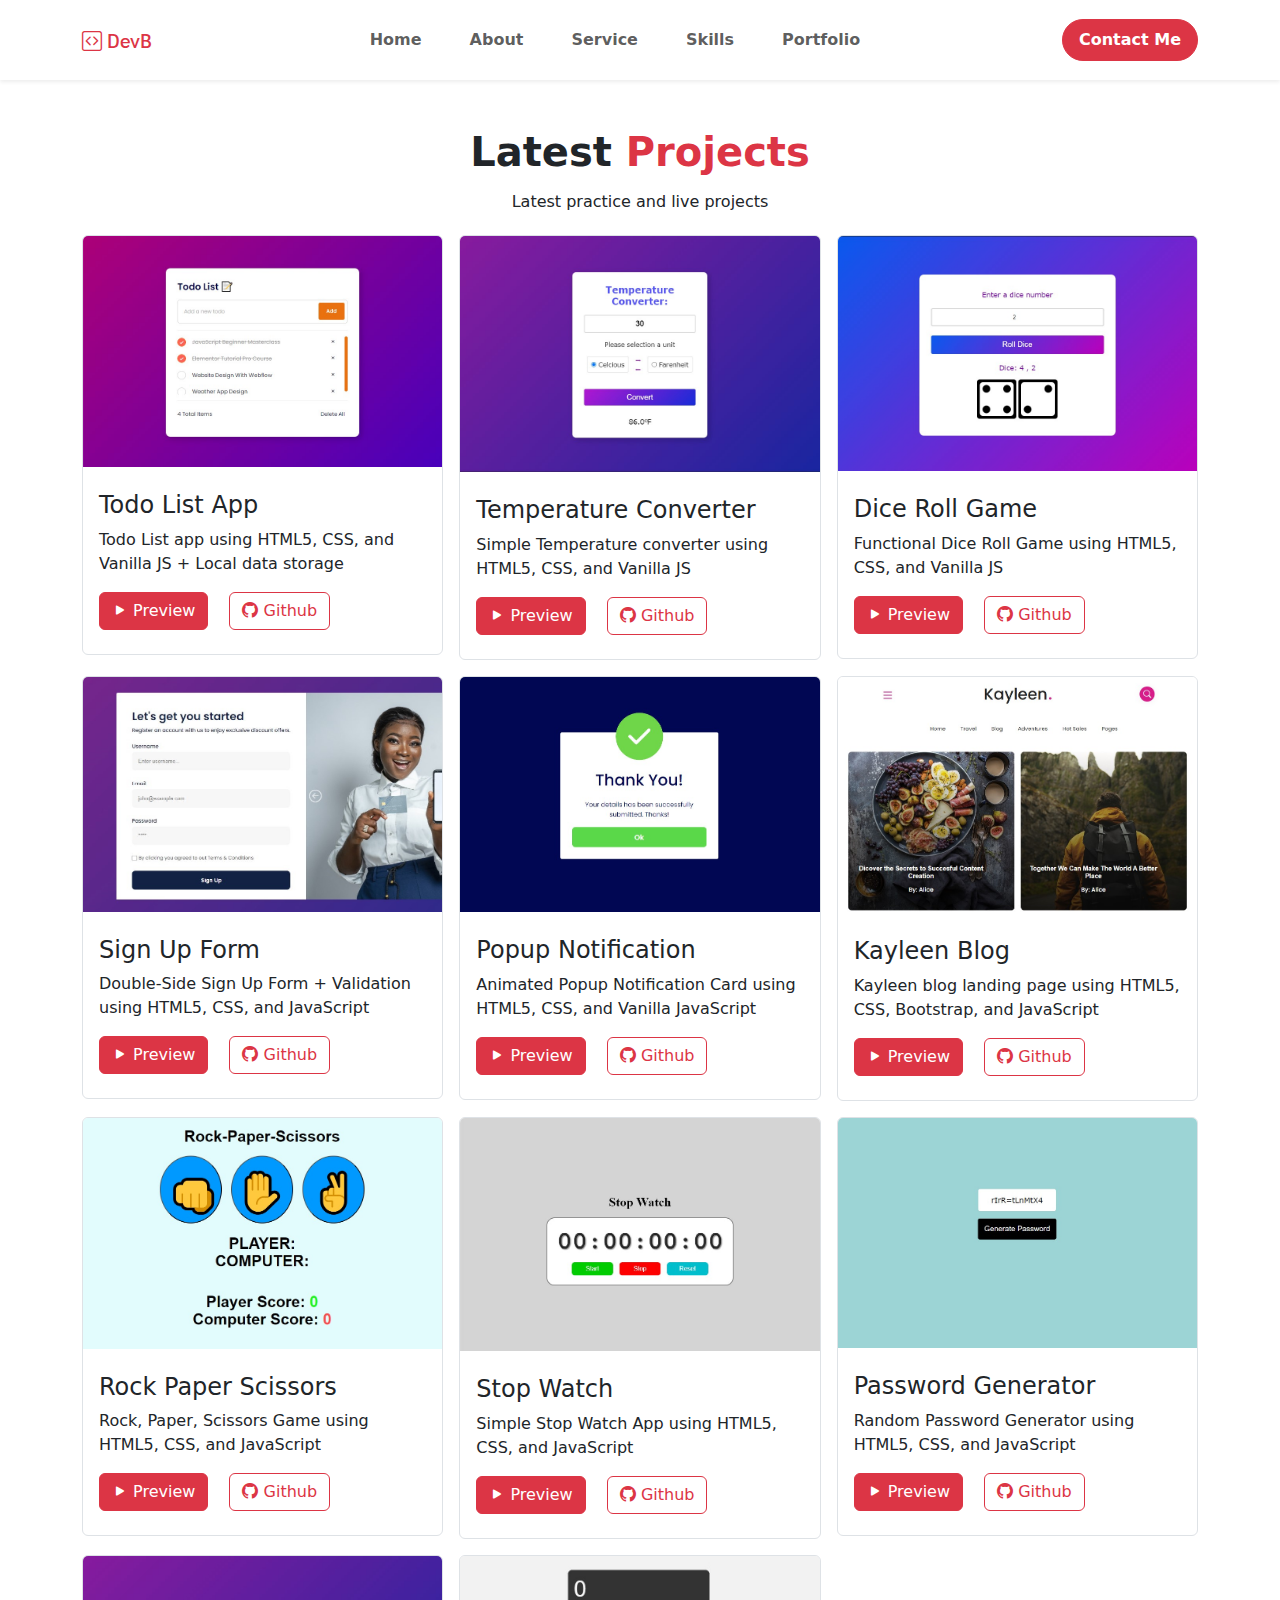
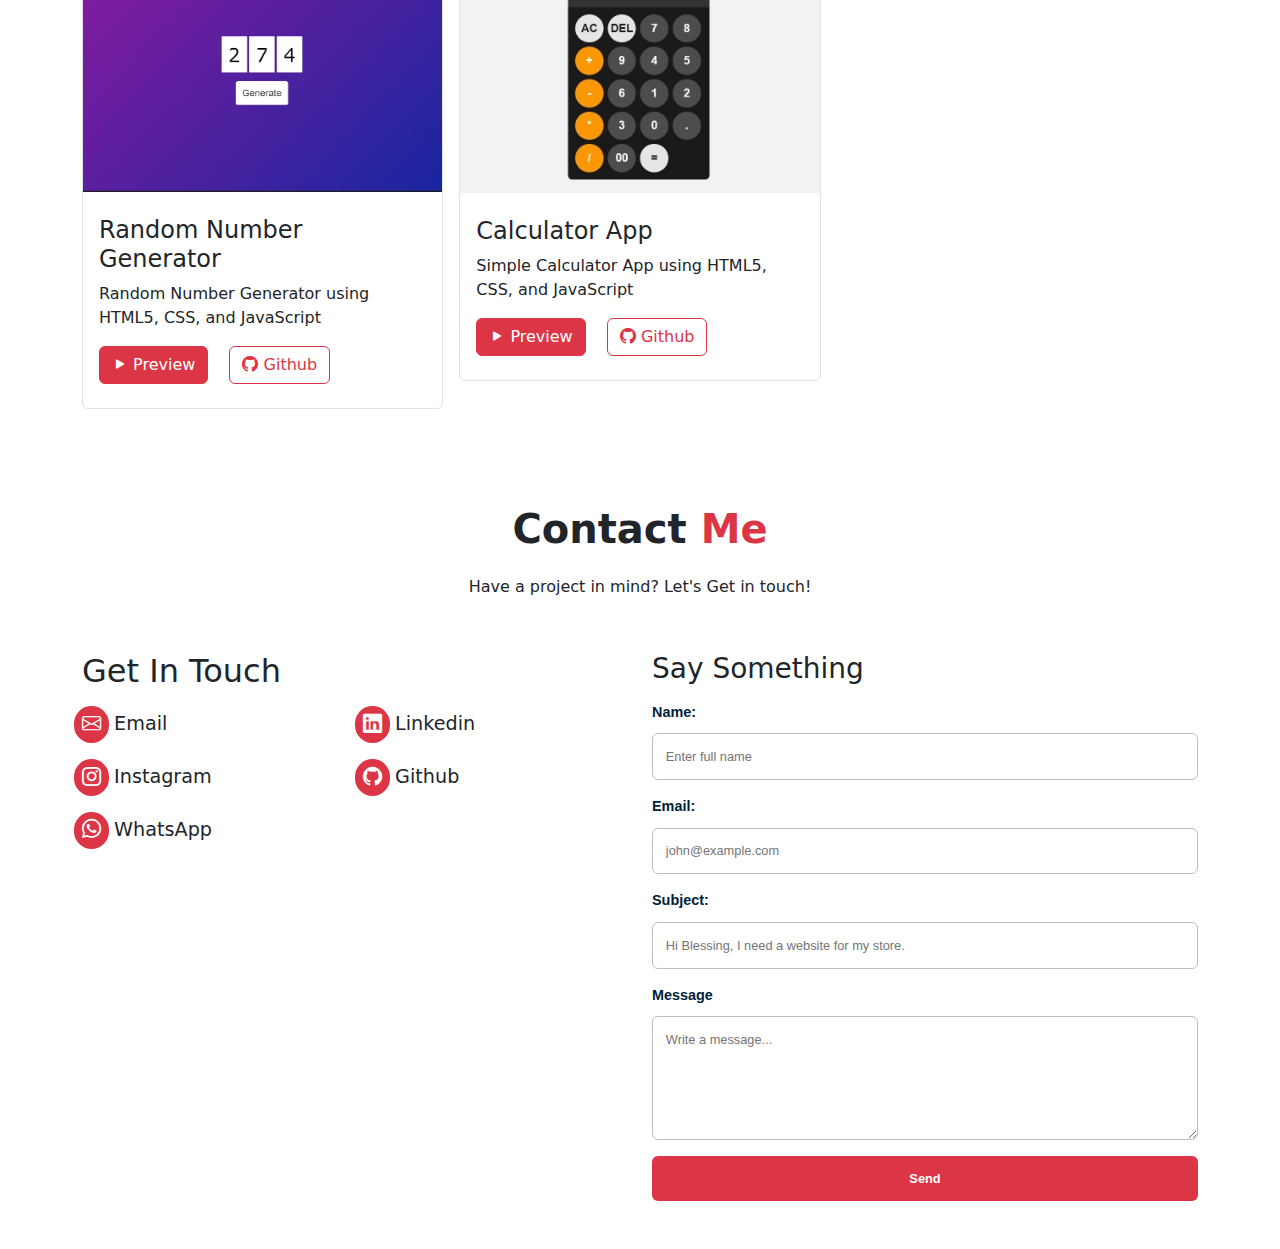
==== commit bc37d839: "connected contact form to formspree" ====
--- a/portfolio.html
+++ b/portfolio.html
@@ -261,7 +261,7 @@
             <div class="mt-3 mt-sm-4 row g-3 text-start g-md-4 justify-content-center">
                 <div class="col-md-6">
                     <h2 class="py-2">Get In Touch</h2>
-                    <div class="details-container">
+                    <div class="row g-3 row-cols-2">
                         <a href="mailto:blessingabayomi0204@gmail.com" class="nav-link">
                             <div class="details">
                                 <div class="box bg-danger d-inline-block py-1 px-2">
@@ -306,7 +306,7 @@
                 </div>
                 <div class="col-md-6">
                     <h3 class="py-2">Say Something</h3>
-                    <form action="" class="contact-form" method="POST">
+                    <form action="https://formspree.io/f/mdknnyly" class="contact-form" method="POST">
                         <div class="form-group">
                             <label for="fullName" class="form-label">Name:</label>
                             <input
@@ -333,8 +333,8 @@
                             <label for="fullName" class="form-label">Subject:</label>
                             <input
                                 type="text"
-                                name="name"
-                                id="fullName"
+                                name="subject"
+                                id="subject"
                                 placeholder="Hi Blessing, I need a website for my store."
                                 class="form-input"
                                 required
@@ -348,8 +348,7 @@
                                 cols="40"
                                 rows="5"
                                 placeholder="Write a message..."
-                            >
-                            </textarea>
+                            ></textarea>
                         </div>
                         <button type="submit" class="bg-danger">Send</button>
                     </form>
--- a/style.css
+++ b/style.css
@@ -109,12 +109,6 @@
 
 .menu-icon {
   cursor: pointer;
-}
-
-.absolute .close-icon {
-  padding: 8px;
-  display: inline-block;
-  align-self: flex-end;
 }
 
 .hero {
@@ -264,9 +258,6 @@
 }
 
 .details-container {
-  display: flex;
-  flex-flow: column nowrap;
-  justify-content: flex-start;
   gap: 1rem;
 }
 
@@ -414,6 +405,12 @@
     right: 0;
   }
 
+  .absolute .close-icon {
+    padding: 8px;
+    display: inline-block;
+    align-self: flex-end;
+  }
+
   nav.navbar li a {
     display: block;
     width: 100%;
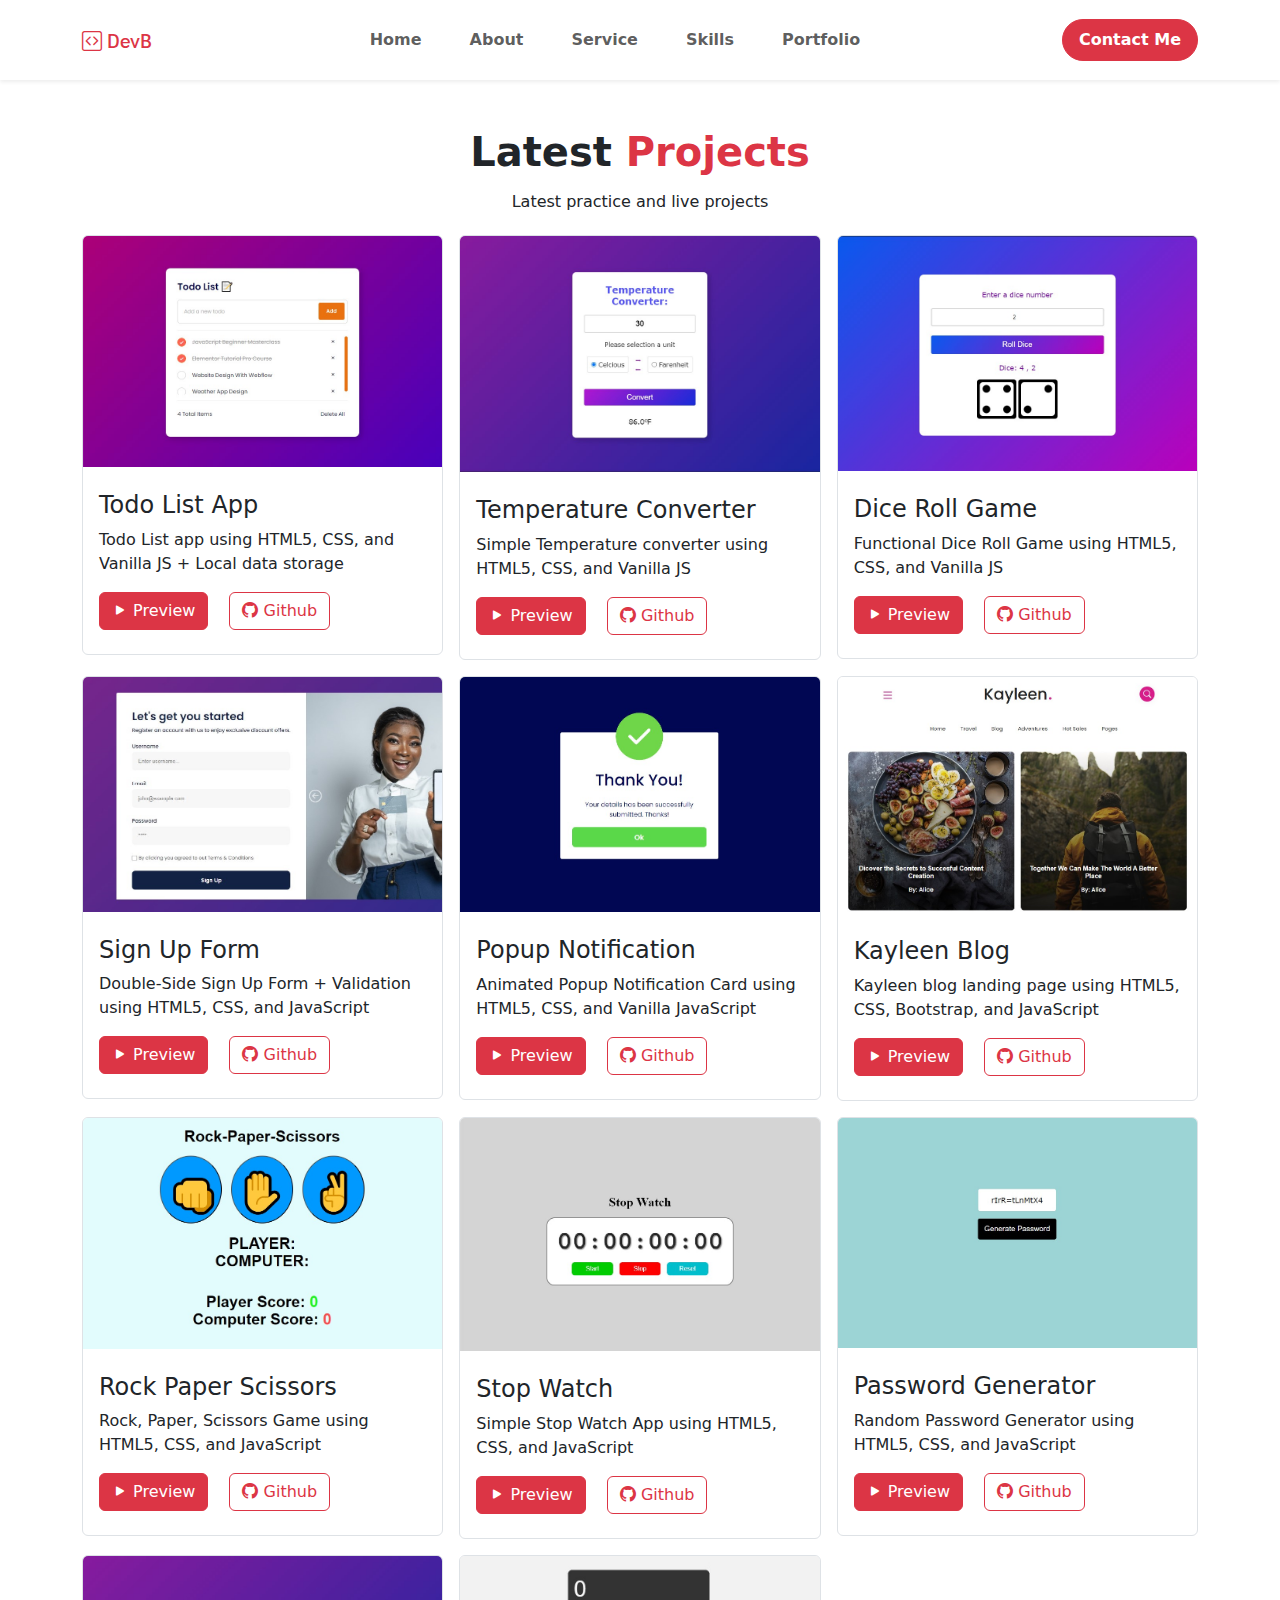
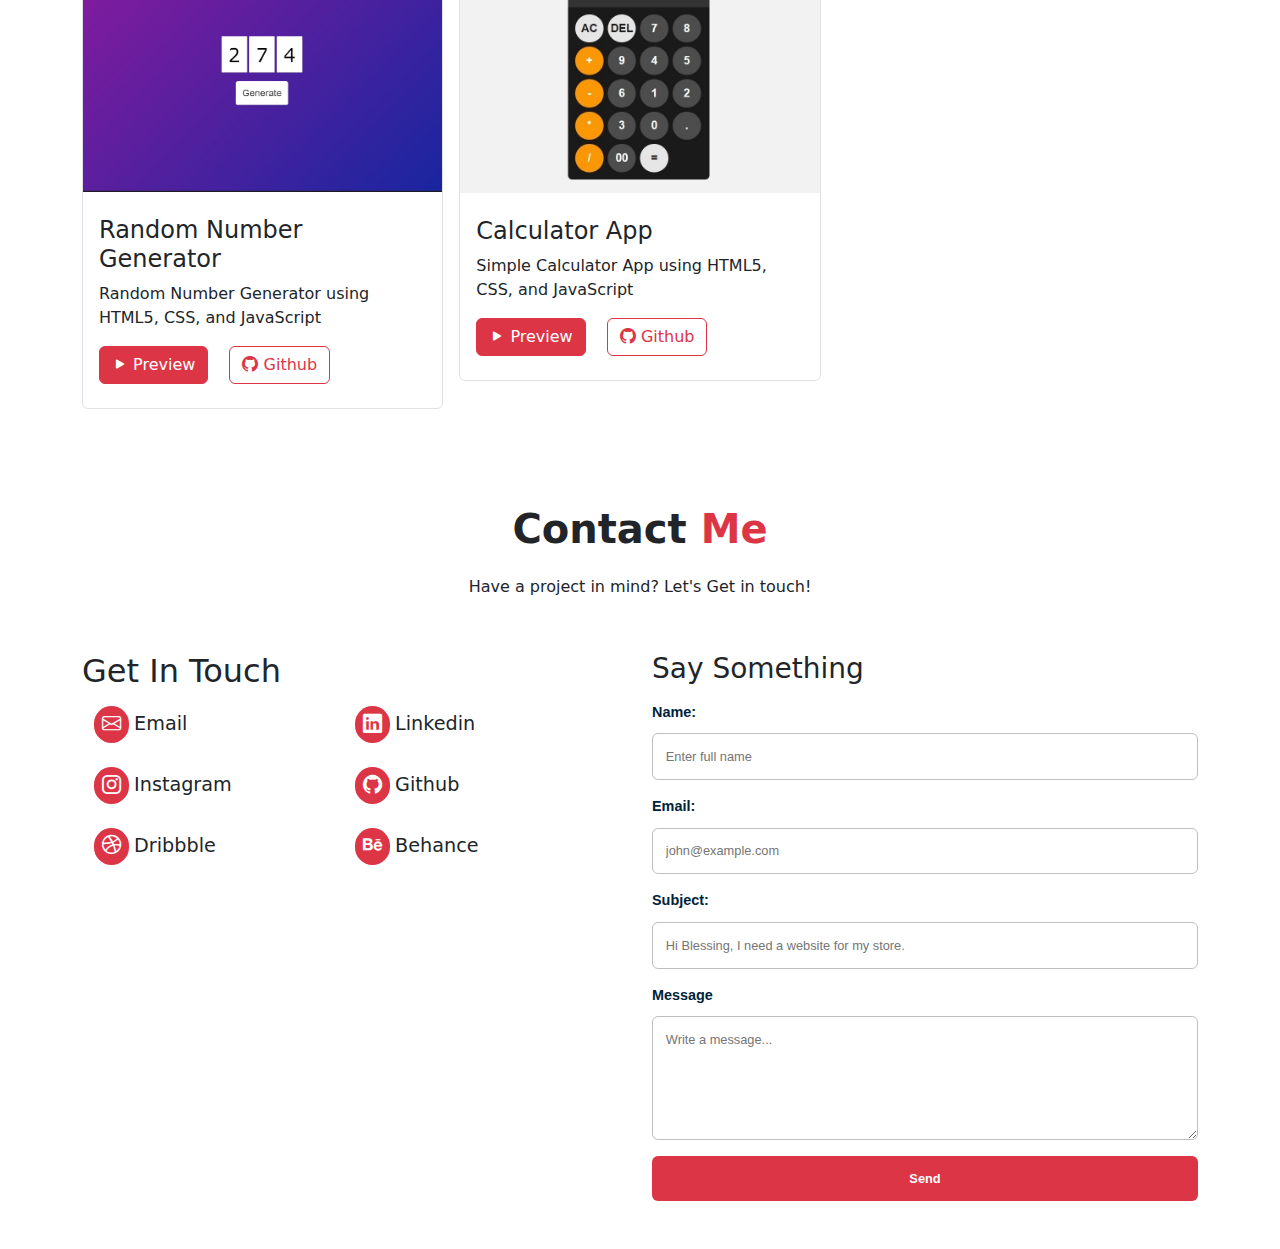
==== commit dbbd81bb: "contact links updated" ====
--- a/portfolio.html
+++ b/portfolio.html
@@ -1,374 +1,535 @@
 <!DOCTYPE html>
 <html lang="en">
-<head>
-    <meta charset="UTF-8">
-    <meta name="viewport" content="width=device-width, initial-scale=1.0">
+  <head>
+    <meta charset="UTF-8" />
+    <meta name="viewport" content="width=device-width, initial-scale=1.0" />
     <title>Projects - Blessing Abayomi</title>
     <!-- Favicon -->
-    <link rel="shortcut icon" href="favicon.ico" type="image/x-icon">
+    <link rel="shortcut icon" href="favicon.ico" type="image/x-icon" />
     <!-- Bootstrap -->
     <link
-        rel="stylesheet"
-        href="https://cdn.jsdelivr.net/npm/bootstrap-icons@1.11.3/font/bootstrap-icons.min.css"
+      rel="stylesheet"
+      href="https://cdn.jsdelivr.net/npm/bootstrap-icons@1.11.3/font/bootstrap-icons.min.css"
     />
-    <link rel="stylesheet" href="./bootstrap/css/bootstrap.min.css">
+    <link rel="stylesheet" href="./bootstrap/css/bootstrap.min.css" />
     <!-- Google Fonts -->
-    <link rel="preconnect" href="https://fonts.googleapis.com">
-    <link rel="preconnect" href="https://fonts.gstatic.com" crossorigin>
+    <link rel="preconnect" href="https://fonts.googleapis.com" />
+    <link rel="preconnect" href="https://fonts.gstatic.com" crossorigin />
     <link
-        href="https://fonts.googleapis.com/css2?family=Sarabun:ital,wght@0,100;0,200;0,300;0,400;0,500;0,600;0,700;0,800;1,100;1,200;1,300;1,400;1,500;1,600;1,700;1,800&display=swap"
-        rel="stylesheet">
+      href="https://fonts.googleapis.com/css2?family=Sarabun:ital,wght@0,100;0,200;0,300;0,400;0,500;0,600;0,700;0,800;1,100;1,200;1,300;1,400;1,500;1,600;1,700;1,800&display=swap"
+      rel="stylesheet"
+    />
     <!-- Main Stylesheet -->
-    <link rel="stylesheet" href="./style.css">
-</head>
-<body>
+    <link rel="stylesheet" href="./style.css" />
+  </head>
+  <body>
     <!-- Navigation Menu -->
     <header class="navbar bg-white shadow-sm py-2 py-md-1" id="navbar">
-        <div class="container-md flex-row justify-content-between align-items-center">
-            <a href="./index.html" class="navbar-brand text-danger sarabun-medium">
-                <i class="bi bi-code-square"></i>
-                DevB
-            </a>
-            <div>
-                <nav class="navbar bg-white d-none d-md-block offscreen" data-value="80vh">
-                    <div class="d-md-none menu-icon close-icon">
-                        <i class="bi bi-x text-danger h1 fw-bold"></i>
+      <div
+        class="container-md flex-row justify-content-between align-items-center"
+      >
+        <a href="./index.html" class="navbar-brand text-danger sarabun-medium">
+          <i class="bi bi-code-square"></i>
+          DevB
+        </a>
+        <div>
+          <nav
+            class="navbar bg-white d-none d-md-block offscreen"
+            data-value="80vh"
+          >
+            <div class="d-md-none menu-icon close-icon">
+              <i class="bi bi-x text-danger h1 fw-bold"></i>
+            </div>
+            <ul
+              class="navbar-nav text-light flex-column flex-md-row justify-content-center py-2 py-md-2 fw-semibold w-100"
+            >
+              <li class="nav-item mx-md-4">
+                <a href="./index.html" class="nav-link">Home</a>
+              </li>
+              <li class="nav-item mx-md-4">
+                <a href="./index.html#about" class="nav-link">About</a>
+              </li>
+              <li class="nav-item mx-md-4">
+                <a href="./index.html#service" class="nav-link">Service</a>
+              </li>
+              <li class="nav-item mx-md-4">
+                <a href="./index.html#skills" class="nav-link">Skills</a>
+              </li>
+              <li class="nav-item mx-md-4">
+                <a href="#portfolio" class="nav-link">Portfolio</a>
+              </li>
+              <a
+                href="#contact"
+                class="btn btn-danger px-4 py-2 mt-4 mx-4 rounded-pill d-inline-block d-md-none fw-semibold"
+              >
+                Contact Me
+              </a>
+            </ul>
+          </nav>
+        </div>
+
+        <a
+          href="#contact"
+          class="btn btn-danger px-3 py-2 rounded-pill d-none d-md-inline-block fw-semibold"
+        >
+          Contact Me
+        </a>
+
+        <div class="d-md-none menu-icon hamburger-icon">
+          <i class="bi bi-list text-danger h1 fw-bold"></i>
+        </div>
+      </div>
+    </header>
+
+    <main>
+      <!-- Portfolio Section -->
+      <section class="portfolio py-5 bg-white" id="portfolio">
+        <div class="container text-center">
+          <h2 class="fw-semibold display-6">
+            Latest
+            <span class="text-danger"> Projects </span>
+          </h2>
+          <h6 class="mt-3 mb-5 mb-sm-4">Latest practice and live projects</h6>
+          <div class="row g-3 text-start">
+            <div class="col-12 col-lg-4 col-sm-6">
+              <div class="card border">
+                <img
+                  class="card-img-top"
+                  src="./img/projects/todo-list-app.jpg"
+                  alt="todo-list-app"
+                />
+                <div class="card-body py-4">
+                  <h4 class="card-title mb-2">Todo List App</h4>
+                  <p class="card-text">
+                    Todo List app using HTML5, CSS, and Vanilla JS + Local data
+                    storage
+                  </p>
+                  <a
+                    href="https://codesignerd.github.io/todo-list-app"
+                    class="card-link btn btn-danger"
+                  >
+                    <i class="bi bi-play-fill"></i> Preview
+                  </a>
+                  <a
+                    href="https://github.com/codesignerd/todo-list-app"
+                    class="card-link btn btn-outline-danger"
+                  >
+                    <i class="bi bi-github card-link text-danger"></i> Github
+                  </a>
+                </div>
+              </div>
+            </div>
+            <div class="col-12 col-lg-4 col-sm-6">
+              <div class="card border">
+                <img
+                  class="card-img-top"
+                  src="./img/projects/temperature-converter.jpg"
+                  alt="temperature-converter"
+                />
+                <div class="card-body py-4">
+                  <h4 class="card-title mb-2">Temperature Converter</h4>
+                  <p class="card-text">
+                    Simple Temperature converter using HTML5, CSS, and Vanilla
+                    JS
+                  </p>
+                  <a
+                    href="https://codesignerd.github.io/temperature-converter"
+                    class="card-link btn btn-danger"
+                  >
+                    <i class="bi bi-play-fill"></i> Preview
+                  </a>
+                  <a
+                    href="https://github.com/codesignerd/temperature-converter"
+                    class="card-link btn btn-outline-danger"
+                  >
+                    <i class="bi bi-github card-link text-danger"></i> Github
+                  </a>
+                </div>
+              </div>
+            </div>
+            <div class="col-12 col-lg-4 col-sm-6">
+              <div class="card border">
+                <img
+                  class="card-img-top"
+                  src="./img/projects/dice-roll-game.jpg"
+                  alt="dice-roll-game"
+                />
+                <div class="card-body py-4">
+                  <h4 class="card-title mb-2">Dice Roll Game</h4>
+                  <p class="card-text">
+                    Functional Dice Roll Game using HTML5, CSS, and Vanilla JS
+                  </p>
+                  <a
+                    href="https://codesignerd.github.io/dice-roll-game"
+                    class="card-link btn btn-danger"
+                  >
+                    <i class="bi bi-play-fill"></i> Preview
+                  </a>
+                  <a
+                    href="https://github.com/codesignerd/dice-roll-game"
+                    class="card-link btn btn-outline-danger"
+                  >
+                    <i class="bi bi-github card-link text-danger"></i> Github
+                  </a>
+                </div>
+              </div>
+            </div>
+            <div class="col-12 col-lg-4 col-sm-6">
+              <div class="card border">
+                <img
+                  class="card-img-top"
+                  src="./img/projects/sign-up-form.jpg"
+                  alt="sign-up-form"
+                />
+                <div class="card-body py-4">
+                  <h4 class="card-title mb-2">Sign Up Form</h4>
+                  <p class="card-text">
+                    Double-Side Sign Up Form + Validation using HTML5, CSS, and
+                    JavaScript
+                  </p>
+                  <a
+                    href="https://codesignerd.github.io/sign-up-form"
+                    class="card-link btn btn-danger"
+                  >
+                    <i class="bi bi-play-fill"></i> Preview
+                  </a>
+                  <a
+                    href="https://github.com/codesignerd/sign-up-form"
+                    class="card-link btn btn-outline-danger"
+                  >
+                    <i class="bi bi-github card-link text-danger"></i> Github
+                  </a>
+                </div>
+              </div>
+            </div>
+            <div class="col-12 col-lg-4 col-sm-6">
+              <div class="card border">
+                <img
+                  class="card-img-top"
+                  src="./img/projects/popup-card.jpg"
+                  alt="popup-card"
+                />
+                <div class="card-body py-4">
+                  <h4 class="card-title mb-2">Popup Notification</h4>
+                  <p class="card-text">
+                    Animated Popup Notification Card using HTML5, CSS, and
+                    Vanilla JavaScript
+                  </p>
+                  <a
+                    href="https://codesignerd.github.io/popup-card"
+                    class="card-link btn btn-danger"
+                  >
+                    <i class="bi bi-play-fill"></i> Preview
+                  </a>
+                  <a
+                    href="https://github.com/codesignerd/popup-card"
+                    class="card-link btn btn-outline-danger"
+                  >
+                    <i class="bi bi-github card-link text-danger"></i> Github
+                  </a>
+                </div>
+              </div>
+            </div>
+            <div class="col-12 col-lg-4 col-sm-6">
+              <div class="card border">
+                <img
+                  class="card-img-top"
+                  src="./img/projects/kayleen-blog.jpg"
+                  alt="kayleen-blog"
+                />
+                <div class="card-body py-4">
+                  <h4 class="card-title mb-2">Kayleen Blog</h4>
+                  <p class="card-text">
+                    Kayleen blog landing page using HTML5, CSS, Bootstrap, and
+                    JavaScript
+                  </p>
+                  <a
+                    href="https://codesignerd.github.io/kayleen-blog"
+                    class="card-link btn btn-danger"
+                  >
+                    <i class="bi bi-play-fill"></i> Preview
+                  </a>
+                  <a
+                    href="https://github.com/codesignerd/kayleen-blog"
+                    class="card-link btn btn-outline-danger"
+                  >
+                    <i class="bi bi-github card-link text-danger"></i> Github
+                  </a>
+                </div>
+              </div>
+            </div>
+            <div class="col-12 col-lg-4 col-sm-6">
+              <div class="card border">
+                <img
+                  class="card-img-top"
+                  src="./img/projects/rock-paper-scissors.jpg"
+                  alt="rock-paper-scissors"
+                />
+                <div class="card-body py-4">
+                  <h4 class="card-title mb-2">Rock Paper Scissors</h4>
+                  <p class="card-text">
+                    Rock, Paper, Scissors Game using HTML5, CSS, and JavaScript
+                  </p>
+                  <a
+                    href="https://codesignerd.github.io/rock-paper-scissors"
+                    class="card-link btn btn-danger"
+                  >
+                    <i class="bi bi-play-fill"></i> Preview
+                  </a>
+                  <a
+                    href="https://github.com/codesignerd/rock-paper-scissors"
+                    class="card-link btn btn-outline-danger"
+                  >
+                    <i class="bi bi-github card-link text-danger"></i> Github
+                  </a>
+                </div>
+              </div>
+            </div>
+            <div class="col-12 col-lg-4 col-sm-6">
+              <div class="card border">
+                <img
+                  class="card-img-top"
+                  src="./img/projects/stop-watch.jpg"
+                  alt="stop-watch"
+                />
+                <div class="card-body py-4">
+                  <h4 class="card-title mb-2">Stop Watch</h4>
+                  <p class="card-text">
+                    Simple Stop Watch App using HTML5, CSS, and JavaScript
+                  </p>
+                  <a
+                    href="https://codesignerd.github.io/stop-watch"
+                    class="card-link btn btn-danger"
+                  >
+                    <i class="bi bi-play-fill"></i> Preview
+                  </a>
+                  <a
+                    href="https://github.com/codesignerd/stop-watch"
+                    class="card-link btn btn-outline-danger"
+                  >
+                    <i class="bi bi-github card-link text-danger"></i> Github
+                  </a>
+                </div>
+              </div>
+            </div>
+            <div class="col-12 col-lg-4 col-sm-6">
+              <div class="card border">
+                <img
+                  class="card-img-top"
+                  src="./img/projects/password-generator.jpg"
+                  alt="password-generator"
+                />
+                <div class="card-body py-4">
+                  <h4 class="card-title mb-2">Password Generator</h4>
+                  <p class="card-text">
+                    Random Password Generator using HTML5, CSS, and JavaScript
+                  </p>
+                  <a
+                    href="https://codesignerd.github.io/password-generator"
+                    class="card-link btn btn-danger"
+                  >
+                    <i class="bi bi-play-fill"></i> Preview
+                  </a>
+                  <a
+                    href="https://github.com/codesignerd/password-generator"
+                    class="card-link btn btn-outline-danger"
+                  >
+                    <i class="bi bi-github card-link text-danger"></i> Github
+                  </a>
+                </div>
+              </div>
+            </div>
+            <div class="col-12 col-lg-4 col-sm-6">
+              <div class="card border">
+                <img
+                  class="card-img-top"
+                  src="./img/projects/random-number-generator.jpg"
+                  alt="random-number-generator"
+                />
+                <div class="card-body py-4">
+                  <h4 class="card-title mb-2">Random Number Generator</h4>
+                  <p class="card-text">
+                    Random Number Generator using HTML5, CSS, and JavaScript
+                  </p>
+                  <a
+                    href="https://codesignerd.github.io/random-number-generator"
+                    class="card-link btn btn-danger"
+                  >
+                    <i class="bi bi-play-fill"></i> Preview
+                  </a>
+                  <a
+                    href="https://github.com/codesignerd/random-number-generator"
+                    class="card-link btn btn-outline-danger"
+                  >
+                    <i class="bi bi-github card-link text-danger"></i> Github
+                  </a>
+                </div>
+              </div>
+            </div>
+            <div class="col-12 col-lg-4 col-sm-6">
+              <div class="card border">
+                <img
+                  class="card-img-top"
+                  src="./img/projects/simple-calculator.jpg"
+                  alt="simple-calculator"
+                />
+                <div class="card-body py-4">
+                  <h4 class="card-title mb-2">Calculator App</h4>
+                  <p class="card-text">
+                    Simple Calculator App using HTML5, CSS, and JavaScript
+                  </p>
+                  <a
+                    href="https://codesignerd.github.io/simple-calculator"
+                    class="card-link btn btn-danger"
+                  >
+                    <i class="bi bi-play-fill"></i> Preview
+                  </a>
+                  <a
+                    href="https://github.com/codesignerd/simple-calculator"
+                    class="card-link btn btn-outline-danger"
+                  >
+                    <i class="bi bi-github card-link text-danger"></i> Github
+                  </a>
+                </div>
+              </div>
+            </div>
+          </div>
+        </div>
+      </section>
+
+      <!-- Contact Section -->
+      <section class="contact bg-white py-5" id="contact">
+        <div class="container text-center">
+          <h2 class="mb-3 mb-sm-4 fw-semibold display-6">
+            Contact
+            <span class="text-danger"> Me </span>
+          </h2>
+          <h6>Have a project in mind? Let's Get in touch!</h6>
+          <div
+            class="mt-3 mt-sm-4 row g-3 text-start g-md-4 justify-content-center"
+          >
+            <div class="col-md-6">
+              <h2 class="py-2">Get In Touch</h2>
+              <div class="row g-4 row-cols-2 ps-4 pe-4">
+                <a href="mailto:blessingabayomi0204@gmail.com" class="nav-link">
+                  <div class="details">
+                    <div class="box bg-danger d-inline-block py-1 px-2">
+                      <i class="bi bi-envelope text-white"></i>
                     </div>
-                    <ul class="navbar-nav text-light flex-column flex-md-row justify-content-center py-2 py-md-2 fw-semibold w-100">
-                        <li class="nav-item mx-md-4">
-                            <a href="./index.html" class="nav-link">Home</a>
-                        </li>
-                        <li class="nav-item mx-md-4">
-                            <a href="./index.html#about" class="nav-link">About</a>
-                        </li>
-                        <li class="nav-item mx-md-4">
-                            <a href="./index.html#service" class="nav-link">Service</a>
-                        </li>
-                        <li class="nav-item mx-md-4">
-                            <a href="./index.html#skills" class="nav-link">Skills</a>
-                        </li>
-                        <li class="nav-item mx-md-4">
-                            <a href="#portfolio" class="nav-link">Portfolio</a>
-                        </li>
-                        <a href="#contact" class="btn btn-danger px-4 py-2 mt-4 mx-4 rounded-pill d-inline-block d-md-none fw-semibold">
-                            Contact Me
-                        </a>
-                    </ul>
-                </nav>
-            </div>
-
-            <a href="#contact" class="btn btn-danger px-3 py-2 rounded-pill d-none d-md-inline-block fw-semibold">
-                Contact Me
-            </a>
-
-            <div class="d-md-none menu-icon hamburger-icon">
-                <i class="bi bi-list text-danger h1 fw-bold"></i>
-            </div>
+                    <span>Email</span>
+                  </div>
+                </a>
+                <a href="https://linkedin.com/blessingabayomi" class="nav-link">
+                  <div class="details">
+                    <div class="box bg-danger d-inline-block py-1 px-2">
+                      <i class="bi bi-linkedin text-white"></i>
+                    </div>
+                    <span>Linkedin</span>
+                  </div>
+                </a>
+                <a href="https://instagram.com/blessing.ux" class="nav-link">
+                  <div class="details">
+                    <div class="box bg-danger d-inline-block py-1 px-2">
+                      <i class="bi bi-instagram text-white"></i>
+                    </div>
+                    <span>Instagram</span>
+                  </div>
+                </a>
+                <a href="https://github.com/codesignerd" class="nav-link">
+                  <div class="details">
+                    <div class="box bg-danger d-inline-block py-1 px-2">
+                      <i class="bi bi-github text-white"></i>
+                    </div>
+                    <span>Github</span>
+                  </div>
+                </a>
+                <a href="https://dribbble.com/blessing_ux" class="nav-link">
+                  <div class="details">
+                    <div class="box bg-danger d-inline-block py-1 px-2">
+                      <i class="bi bi-dribbble text-white"></i>
+                    </div>
+                    <span>Dribbble</span>
+                  </div>
+                </a>
+                <a href="https://behance.com/blessing_ux" class="nav-link">
+                  <div class="details">
+                    <div class="box bg-danger d-inline-block py-1 px-2">
+                      <i class="bi bi-behance text-white"></i>
+                    </div>
+                    <span>Behance</span>
+                  </div>
+                </a>
+              </div>
+            </div>
+            <div class="col-md-6">
+              <h3 class="py-2">Say Something</h3>
+              <form
+                action="https://formspree.io/f/mdknnyly"
+                class="contact-form"
+                method="POST"
+              >
+                <div class="form-group">
+                  <label for="fullName" class="form-label">Name:</label>
+                  <input
+                    type="text"
+                    name="name"
+                    id="fullName"
+                    placeholder="Enter full name"
+                    class="form-input"
+                    required
+                  />
+                </div>
+                <div class="form-group">
+                  <label for="email" class="form-label">Email:</label>
+                  <input
+                    type="email"
+                    name="email"
+                    id="email"
+                    placeholder="john@example.com"
+                    class="form-input"
+                    required
+                  />
+                </div>
+                <div class="form-group">
+                  <label for="fullName" class="form-label">Subject:</label>
+                  <input
+                    type="text"
+                    name="subject"
+                    id="subject"
+                    placeholder="Hi Blessing, I need a website for my store."
+                    class="form-input"
+                    required
+                  />
+                </div>
+                <div class="form-group">
+                  <label for="message" class="form-label">Message</label>
+                  <textarea
+                    name="message"
+                    id="message"
+                    cols="40"
+                    rows="5"
+                    placeholder="Write a message..."
+                  ></textarea>
+                </div>
+                <button type="submit" class="bg-danger">Send</button>
+              </form>
+            </div>
+          </div>
         </div>
-    </header>
-
-    <main>
-        <!-- Portfolio Section -->
-    <section class="portfolio py-5 bg-white" id="portfolio">
-        <div class="container text-center">
-            <h2 class="fw-semibold display-6">
-                Latest
-                <span class="text-danger">
-                    Projects
-                </span>
-            </h2>
-            <h6 class="mt-3 mb-5 mb-sm-4">Latest practice and live projects</h6>
-            <div class="row g-3 text-start">
-                <div class="col-12 col-lg-4 col-sm-6">
-                    <div class="card  border">
-                        <img class="card-img-top" src="./img/projects/todo-list-app.jpg" alt="todo-list-app" />
-                        <div class="card-body py-4">
-                            <h4 class="card-title mb-2">Todo List App</h4>
-                            <p class="card-text">Todo List app using HTML5, CSS, and Vanilla JS + Local data storage</p>
-                            <a href="https://codesignerd.github.io/todo-list-app" class="card-link btn btn-danger">
-                                <i class="bi bi-play-fill"></i> Preview
-                            </a>
-                            <a href="https://github.com/codesignerd/todo-list-app" class="card-link btn btn-outline-danger">
-                                <i class="bi bi-github card-link text-danger"></i> Github
-                            </a>
-                        </div>
-                    </div>
-                </div>
-                <div class="col-12 col-lg-4 col-sm-6">
-                    <div class="card  border">
-                        <img class="card-img-top" src="./img/projects/temperature-converter.jpg" alt="temperature-converter" />
-                        <div class="card-body py-4">
-                            <h4 class="card-title mb-2">Temperature Converter</h4>
-                            <p class="card-text">Simple Temperature converter using HTML5, CSS, and Vanilla JS</p>
-                            <a href="https://codesignerd.github.io/temperature-converter" class="card-link btn btn-danger">
-                                <i class="bi bi-play-fill"></i> Preview
-                            </a>
-                            <a href="https://github.com/codesignerd/temperature-converter" class="card-link btn btn-outline-danger">
-                                <i class="bi bi-github card-link text-danger"></i> Github
-                            </a>
-                        </div>
-                    </div>
-                </div>
-                <div class="col-12 col-lg-4 col-sm-6">
-                    <div class="card border">
-                        <img class="card-img-top" src="./img/projects/dice-roll-game.jpg" alt="dice-roll-game" />
-                        <div class="card-body py-4">
-                            <h4 class="card-title mb-2">Dice Roll Game</h4>
-                            <p class="card-text">Functional Dice Roll Game using HTML5, CSS, and Vanilla JS</p>
-                            <a href="https://codesignerd.github.io/dice-roll-game" class="card-link btn btn-danger">
-                                <i class="bi bi-play-fill"></i> Preview
-                            </a>
-                            <a href="https://github.com/codesignerd/dice-roll-game" class="card-link btn btn-outline-danger">
-                                <i class="bi bi-github card-link text-danger"></i> Github
-                            </a>
-                        </div>
-                    </div>
-                </div>
-                <div class="col-12 col-lg-4 col-sm-6">                    
-                    <div class="card border">
-                        <img class="card-img-top" src="./img/projects/sign-up-form.jpg" alt="sign-up-form" />
-                        <div class="card-body py-4">
-                            <h4 class="card-title mb-2">Sign Up Form</h4>
-                            <p class="card-text">Double-Side Sign Up Form + Validation using HTML5, CSS, and JavaScript</p>
-                            <a href="https://codesignerd.github.io/sign-up-form" class="card-link btn btn-danger">
-                                <i class="bi bi-play-fill"></i> Preview
-                            </a>
-                            <a href="https://github.com/codesignerd/sign-up-form" class="card-link btn btn-outline-danger">
-                                <i class="bi bi-github card-link text-danger"></i> Github
-                            </a>
-                        </div>
-                    </div>
-                </div>
-                <div class="col-12 col-lg-4 col-sm-6">
-                    <div class="card border">
-                        <img class="card-img-top" src="./img/projects/popup-card.jpg" alt="popup-card" />
-                        <div class="card-body py-4">
-                            <h4 class="card-title mb-2">Popup Notification</h4>
-                            <p class="card-text">Animated Popup Notification Card using HTML5, CSS, and Vanilla JavaScript</p>
-                            <a href="https://codesignerd.github.io/popup-card" class="card-link btn btn-danger">
-                                <i class="bi bi-play-fill"></i> Preview
-                            </a>
-                            <a href="https://github.com/codesignerd/popup-card" class="card-link btn btn-outline-danger">
-                                <i class="bi bi-github card-link text-danger"></i> Github
-                            </a>
-                        </div>
-                    </div>
-                </div>
-                <div class="col-12 col-lg-4 col-sm-6">
-                    <div class="card border">
-                        <img class="card-img-top" src="./img/projects/kayleen-blog.jpg" alt="kayleen-blog" />
-                        <div class="card-body py-4">
-                            <h4 class="card-title mb-2">Kayleen Blog</h4>
-                            <p class="card-text">Kayleen  blog landing page using HTML5, CSS, Bootstrap, and JavaScript</p>
-                            <a href="https://codesignerd.github.io/kayleen-blog" class="card-link btn btn-danger">
-                                <i class="bi bi-play-fill"></i> Preview
-                            </a>
-                            <a href="https://github.com/codesignerd/kayleen-blog" class="card-link btn btn-outline-danger">
-                                <i class="bi bi-github card-link text-danger"></i> Github
-                            </a>
-                        </div>
-                    </div>
-                </div>
-                <div class="col-12 col-lg-4 col-sm-6">
-                    <div class="card border">
-                        <img class="card-img-top" src="./img/projects/rock-paper-scissors.jpg" alt="rock-paper-scissors" />
-                        <div class="card-body py-4">
-                            <h4 class="card-title mb-2">Rock Paper Scissors</h4>
-                            <p class="card-text">Rock, Paper, Scissors Game using HTML5, CSS, and JavaScript</p>
-                            <a href="https://codesignerd.github.io/rock-paper-scissors" class="card-link btn btn-danger">
-                                <i class="bi bi-play-fill"></i> Preview
-                            </a>
-                            <a href="https://github.com/codesignerd/rock-paper-scissors" class="card-link btn btn-outline-danger">
-                                <i class="bi bi-github card-link text-danger"></i> Github
-                            </a>
-                        </div>
-                    </div>
-                </div>
-                <div class="col-12 col-lg-4 col-sm-6">
-                    <div class="card border">
-                        <img class="card-img-top" src="./img/projects/stop-watch.jpg" alt="stop-watch" />
-                        <div class="card-body py-4">
-                            <h4 class="card-title mb-2">Stop Watch</h4>
-                            <p class="card-text">Simple Stop Watch App using HTML5, CSS, and JavaScript</p>
-                            <a href="https://codesignerd.github.io/stop-watch" class="card-link btn btn-danger">
-                                <i class="bi bi-play-fill"></i> Preview
-                            </a>
-                            <a href="https://github.com/codesignerd/stop-watch" class="card-link btn btn-outline-danger">
-                                <i class="bi bi-github card-link text-danger"></i> Github
-                            </a>
-                        </div>
-                    </div>
-                </div>
-                <div class="col-12 col-lg-4 col-sm-6">
-                    <div class="card border">
-                        <img class="card-img-top" src="./img/projects/password-generator.jpg" alt="password-generator" />
-                        <div class="card-body py-4">
-                            <h4 class="card-title mb-2">Password Generator</h4>
-                            <p class="card-text">Random Password Generator using HTML5, CSS, and JavaScript</p>
-                            <a href="https://codesignerd.github.io/password-generator" class="card-link btn btn-danger">
-                                <i class="bi bi-play-fill"></i> Preview
-                            </a>
-                            <a href="https://github.com/codesignerd/password-generator" class="card-link btn btn-outline-danger">
-                                <i class="bi bi-github card-link text-danger"></i> Github
-                            </a>
-                        </div>
-                    </div>
-                </div>
-                <div class="col-12 col-lg-4 col-sm-6">
-                    <div class="card border">
-                        <img class="card-img-top" src="./img/projects/random-number-generator.jpg" alt="random-number-generator" />
-                        <div class="card-body py-4">
-                            <h4 class="card-title mb-2">Random Number Generator</h4>
-                            <p class="card-text">Random Number Generator using HTML5, CSS, and JavaScript</p>
-                            <a href="https://codesignerd.github.io/random-number-generator" class="card-link btn btn-danger">
-                                <i class="bi bi-play-fill"></i> Preview
-                            </a>
-                            <a href="https://github.com/codesignerd/random-number-generator" class="card-link btn btn-outline-danger">
-                                <i class="bi bi-github card-link text-danger"></i> Github
-                            </a>
-                        </div>
-                    </div>
-                </div>
-                <div class="col-12 col-lg-4 col-sm-6">
-                    <div class="card border">
-                        <img class="card-img-top" src="./img/projects/simple-calculator.jpg" alt="simple-calculator" />
-                        <div class="card-body py-4">
-                            <h4 class="card-title mb-2">Calculator App</h4>
-                            <p class="card-text">Simple Calculator App using HTML5, CSS, and JavaScript</p>
-                            <a href="https://codesignerd.github.io/simple-calculator" class="card-link btn btn-danger">
-                                <i class="bi bi-play-fill"></i> Preview
-                            </a>
-                            <a href="https://github.com/codesignerd/simple-calculator" class="card-link btn btn-outline-danger">
-                                <i class="bi bi-github card-link text-danger"></i> Github
-                            </a>
-                        </div>
-                    </div>
-                </div>
-            </div>
-        </div>
-    </section>
-
-    <!-- Contact Section -->
-    <section class="contact bg-white py-5" id="contact">
-        <div class="container text-center">
-            <h2 class="mb-3 mb-sm-4 fw-semibold display-6">
-                Contact
-                <span class="text-danger">
-                    Me
-                </span>
-            </h2>
-            <h6>Have a project in mind? Let's Get in touch!</h6>
-            <div class="mt-3 mt-sm-4 row g-3 text-start g-md-4 justify-content-center">
-                <div class="col-md-6">
-                    <h2 class="py-2">Get In Touch</h2>
-                    <div class="row g-3 row-cols-2">
-                        <a href="mailto:blessingabayomi0204@gmail.com" class="nav-link">
-                            <div class="details">
-                                <div class="box bg-danger d-inline-block py-1 px-2">
-                                    <i class="bi bi-envelope text-white"></i>
-                                </div>
-                                <span>Email</span>
-                            </div>
-                        </a>
-                        <a href="https://linkedin.com/blessingabayomi" class="nav-link">
-                            <div class="details">
-                                <div class="box bg-danger d-inline-block py-1 px-2">
-                                    <i class="bi bi-linkedin text-white"></i>
-                                </div>
-                                <span>Linkedin</span>
-                            </div>
-                        </a>
-                        <a href="https://instagram.com/blessing.ux" class="nav-link">
-                            <div class="details">
-                                <div class="box bg-danger d-inline-block py-1 px-2">
-                                    <i class="bi bi-instagram text-white"></i>
-                                </div>
-                                <span>Instagram</span>
-                            </div>
-                        </a>
-                        <a href="https://github.com/codesignerd" class="nav-link">
-                            <div class="details">
-                                <div class="box bg-danger d-inline-block py-1 px-2">
-                                    <i class="bi bi-github text-white"></i>
-                                </div>
-                                <span>Github</span>
-                            </div>
-                        </a>
-                        <a href="https://wa.me/+2349064258539" class="nav-link">
-                            <div class="details">
-                                <div class="box bg-danger d-inline-block py-1 px-2">
-                                    <i class="bi bi-whatsapp text-white"></i>
-                                </div>
-                                <span>WhatsApp</span>
-                            </div>
-                        </a>
-                    </div>
-                </div>
-                <div class="col-md-6">
-                    <h3 class="py-2">Say Something</h3>
-                    <form action="https://formspree.io/f/mdknnyly" class="contact-form" method="POST">
-                        <div class="form-group">
-                            <label for="fullName" class="form-label">Name:</label>
-                            <input
-                                type="text"
-                                name="name"
-                                id="fullName"
-                                placeholder="Enter full name"
-                                class="form-input"
-                                required
-                            />
-                        </div>
-                        <div class="form-group">
-                            <label for="email" class="form-label">Email:</label>
-                            <input
-                                type="email"
-                                name="email"
-                                id="email"
-                                placeholder="john@example.com"
-                                class="form-input"
-                                required  
-                            />
-                        </div>
-                        <div class="form-group">
-                            <label for="fullName" class="form-label">Subject:</label>
-                            <input
-                                type="text"
-                                name="subject"
-                                id="subject"
-                                placeholder="Hi Blessing, I need a website for my store."
-                                class="form-input"
-                                required
-                            />
-                        </div>
-                        <div class="form-group">
-                            <label for="message" class="form-label">Message</label>
-                            <textarea
-                                name="message"
-                                id="message"
-                                cols="40"
-                                rows="5"
-                                placeholder="Write a message..."
-                            ></textarea>
-                        </div>
-                        <button type="submit" class="bg-danger">Send</button>
-                    </form>
-                </div>
-            </div>
-        </div>
-    </section>
+      </section>
     </main>
 
     <!-- Scroll To Top Btn -->
     <a href="#navbar" class="btn btn-danger scroll-top-btn" id="scroll-top-btn">
-        <i class="bi bi-arrow-up"></i>
+      <i class="bi bi-arrow-up"></i>
     </a>
-    
+
     <!-- Footer -->
     <footer class="footer" id="footer">
-        <div class="container"></div>
+      <div class="container"></div>
     </footer>
-    
+
     <script src="./bootstrap/js/bootstrap.bundle.min.js"></script>
     <script src="./main.js"></script>
-</body>
-</html>+  </body>
+</html>
